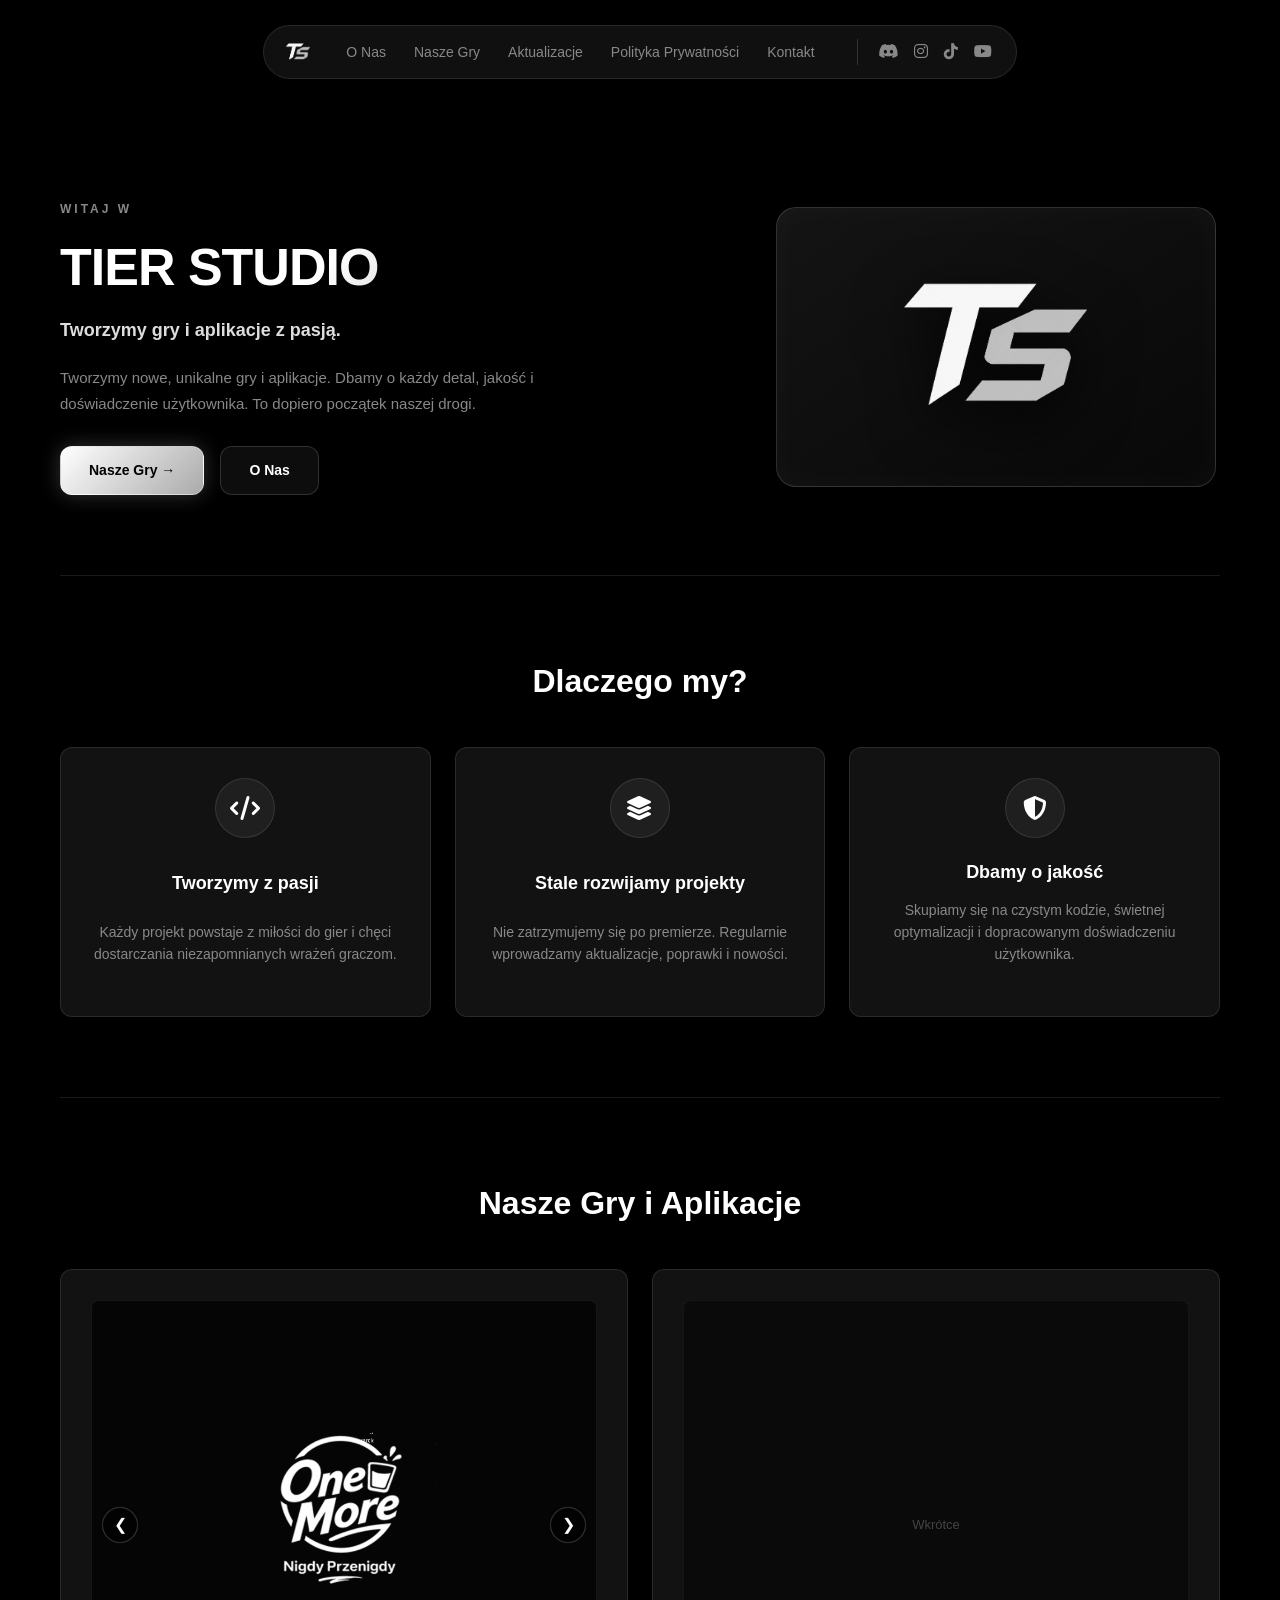
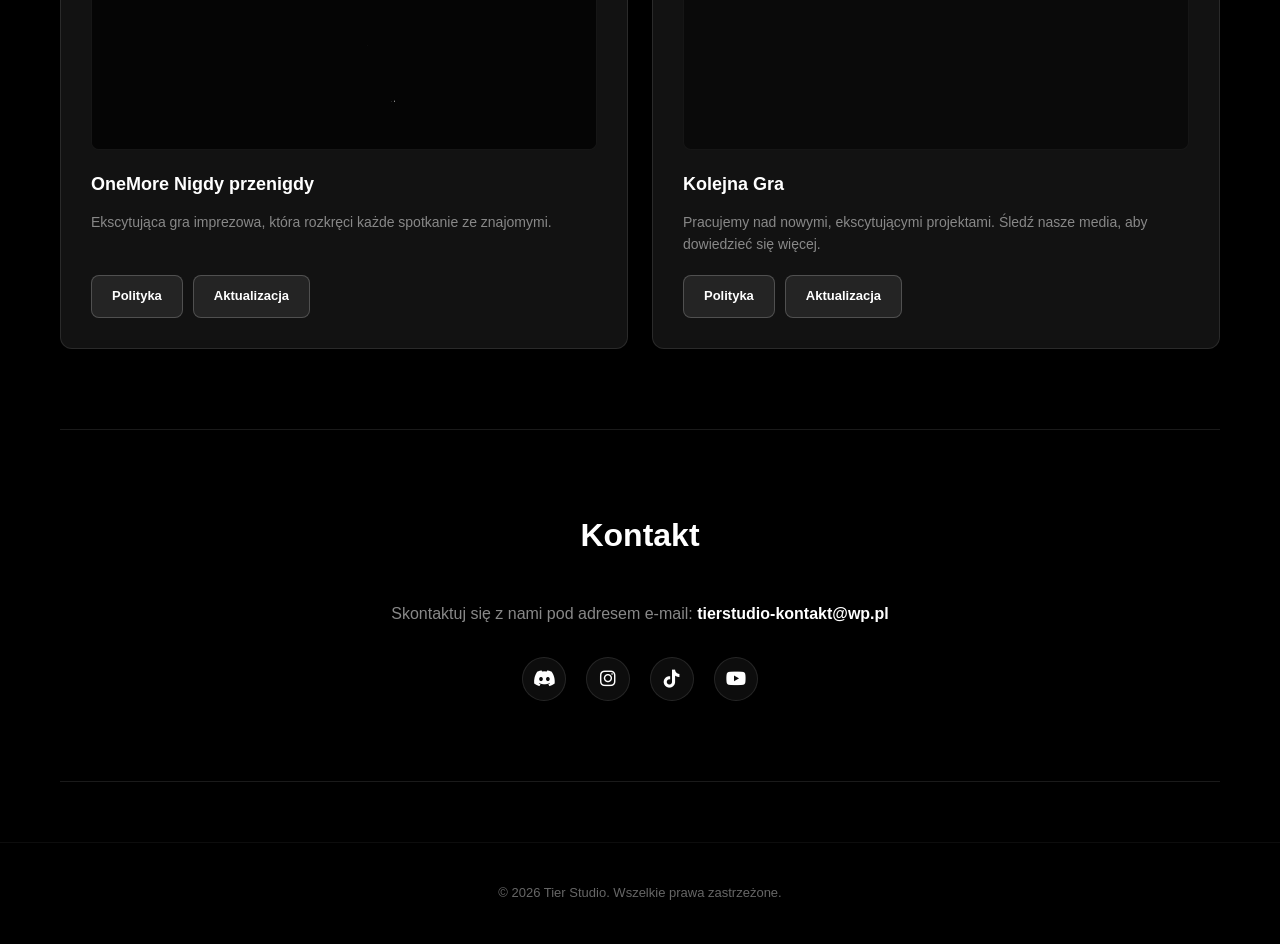
==== index.html @ aea870fd "Add files via upload" ====
<!DOCTYPE html>
<html lang="pl">
<head>
    <meta charset="UTF-8">
    <meta name="viewport" content="width=device-width, initial-scale=1.0">
    <title>Tier Studio - Twórcy Gier i Aplikacji</title>
    <!-- Favicon - ikona w karcie przeglądarki -->
    <link rel="icon" type="image/png" href="image/logo0.png">
    <!-- FontAwesome dla ikonek społecznościowych -->
    <link rel="stylesheet" href="https://cdnjs.cloudflare.com/ajax/libs/font-awesome/6.4.0/css/all.min.css">
    <style>
        * {
            margin: 0;
            padding: 0;
            box-sizing: border-box;
            scroll-behavior: smooth;
        }

        body {
            background-color: #000000;
            color: #ffffff;
            font-family: -apple-system, BlinkMacSystemFont, 'Segoe UI', Roboto, Helvetica, Arial, sans-serif;
            line-height: 1.6;
            overflow-x: hidden;
        }

        /* Pasek nawigacyjny */
        header {
            position: fixed;
            top: 25px;
            left: 0;
            width: 100%;
            display: flex;
            justify-content: center;
            z-index: 1000;
            padding: 0 20px;
        }

        nav {
            background-color: rgba(18, 18, 18, 0.9);
            backdrop-filter: blur(14px);
            -webkit-backdrop-filter: blur(14px);
            border: 1px solid rgba(255, 255, 255, 0.1);
            border-radius: 40px;
            padding: 10px 24px 10px 18px;
            display: flex;
            align-items: center;
            gap: 32px;
            box-shadow: 0 10px 30px rgba(0, 0, 0, 0.8);
        }

        .nav-logo {
            display: flex;
            align-items: center;
            text-decoration: none;
        }

        .nav-logo img {
            height: 32px;
            width: auto;
            object-fit: contain;
        }

        .nav-links {
            display: flex;
            align-items: center;
            gap: 28px;
        }

        nav a.nav-link {
            color: #888888;
            text-decoration: none;
            font-size: 14px;
            font-weight: 500;
            transition: color 0.2s ease;
        }

        nav a.nav-link:hover {
            color: #ffffff;
        }

        /* Ikony społecznościowe w nawigacji */
        .social-icons-nav {
            display: flex;
            align-items: center;
            gap: 16px;
            margin-left: 10px;
            border-left: 1px solid rgba(255, 255, 255, 0.15);
            padding-left: 20px;
        }

        .social-icons-nav a {
            color: #888888;
            font-size: 16px;
            transition: color 0.2s ease, transform 0.2s ease;
            text-decoration: none;
        }

        .social-icons-nav a:hover {
            color: #ffffff;
            transform: translateY(-2px);
        }

        main {
            max-width: 1200px;
            margin: 0 auto;
            padding: 140px 20px 60px 20px;
        }

        /* Sekcja Hero */
        .hero-section {
            padding: 60px 0 80px 0;
            position: relative;
            border-bottom: 1px solid rgba(255, 255, 255, 0.1);
        }

        .hero-container {
            display: grid;
            grid-template-columns: 1.2fr 0.8fr;
            gap: 40px;
            align-items: center;
        }

        .hero-content {
            display: flex;
            flex-direction: column;
            gap: 20px;
        }

        .hero-subtitle-top {
            font-size: 12px;
            font-weight: 700;
            text-transform: uppercase;
            letter-spacing: 3px;
            color: #888888;
        }

        .hero-title {
            font-size: 52px;
            font-weight: 900;
            letter-spacing: -1px;
            background: linear-gradient(135deg, #ffffff 40%, #777777 100%);
            -webkit-background-clip: text;
            -webkit-text-fill-color: transparent;
            line-height: 1.1;
        }

        .hero-desc-highlight {
            font-size: 18px;
            font-weight: 600;
            color: #dddddd;
        }

        .hero-description {
            font-size: 15px;
            color: #888888;
            line-height: 1.7;
            max-width: 540px;
        }

        .hero-buttons {
            display: flex;
            gap: 16px;
            margin-top: 10px;
        }

        .btn-primary {
            background: linear-gradient(135deg, #ffffff, #aaaaaa);
            color: #000000;
            padding: 12px 28px;
            border-radius: 12px;
            font-weight: 600;
            font-size: 14px;
            text-decoration: none;
            display: inline-flex;
            align-items: center;
            gap: 8px;
            box-shadow: 0 0 20px rgba(255, 255, 255, 0.2);
            transition: all 0.3s ease;
            border: 1px solid rgba(255, 255, 255, 0.3);
        }

        .btn-primary:hover {
            transform: translateY(-2px);
            box-shadow: 0 0 30px rgba(255, 255, 255, 0.4);
            background: #ffffff;
        }

        .btn-secondary {
            background: rgba(255, 255, 255, 0.05);
            color: #ffffff;
            padding: 12px 28px;
            border-radius: 12px;
            font-weight: 600;
            font-size: 14px;
            text-decoration: none;
            display: inline-flex;
            align-items: center;
            border: 1px solid rgba(255, 255, 255, 0.15);
            transition: all 0.3s ease;
        }

        .btn-secondary:hover {
            background: rgba(255, 255, 255, 0.1);
            border-color: rgba(255, 255, 255, 0.3);
            transform: translateY(-2px);
        }

        .hero-visual {
            display: flex;
            justify-content: center;
            align-items: center;
            position: relative;
        }

        .hero-badge-box {
            width: 100%;
            max-width: 440px;
            height: 280px;
            background: linear-gradient(145deg, #141414, #080808);
            border: 1px solid rgba(255, 255, 255, 0.15);
            border-radius: 20px;
            display: flex;
            justify-content: center;
            align-items: center;
            position: relative;
            box-shadow: 0 20px 50px rgba(0, 0, 0, 0.9), inset 0 0 30px rgba(255, 255, 255, 0.03);
            overflow: hidden;
        }

        .hero-badge-box img {
            max-height: 240px;
            width: auto;
            object-fit: contain;
            filter: drop-shadow(0 20px 30px rgba(0,0,0,0.95));
        }

        /* SEKCJA: DLACZEGO MY? */
        .why-us-section {
            padding: 80px 0;
            border-bottom: 1px solid rgba(255, 255, 255, 0.1);
        }

        /* Pozostałe sekcje */
        section.content-section {
            padding: 80px 0;
            border-bottom: 1px solid rgba(255, 255, 255, 0.1);
        }

        .section-title {
            font-size: 32px;
            text-align: center;
            margin-bottom: 40px;
            font-weight: 700;
        }

        .cards-grid {
            display: grid;
            grid-template-columns: repeat(auto-fit, minmax(280px, 1fr));
            gap: 24px;
        }

        .card {
            background-color: #121212;
            border: 1px solid rgba(255, 255, 255, 0.1);
            border-radius: 12px;
            padding: 30px;
            transition: all 0.3s ease;
            display: flex;
            flex-direction: column;
            justify-content: space-between;
        }

        .card:hover {
            border-color: rgba(255, 255, 255, 0.4);
            transform: translateY(-4px);
            background-color: #181818;
        }

        /* GALERIA ZDJĘĆ - PROPORCJE 500px na 800px (w pionie) */
        .card-slider {
            position: relative;
            width: 100%;
            aspect-ratio: 500 / 800;
            max-height: 450px;
            background: #0a0a0a;
            border-radius: 8px;
            margin-bottom: 20px;
            border: 1px solid rgba(255, 255, 255, 0.05);
            overflow: hidden;
        }

        .slider-images {
            display: flex;
            width: 100%;
            height: 100%;
            overflow-x: auto;
            scroll-snap-type: x mandatory;
            scroll-behavior: smooth;
            scrollbar-width: none; 
        }

        .slider-images::-webkit-scrollbar {
            display: none; 
        }

        .slider-images img {
            flex: 0 0 100%;
            width: 100%;
            height: 100%;
            object-fit: contain;
            background-color: #050505;
            scroll-snap-align: start;
        }

        /* Przyciski przewijania galerii */
        .slider-btn {
            position: absolute;
            top: 50%;
            transform: translateY(-50%);
            background: rgba(0, 0, 0, 0.6);
            color: #ffffff;
            border: 1px solid rgba(255, 255, 255, 0.2);
            width: 36px;
            height: 36px;
            border-radius: 50%;
            cursor: pointer;
            display: flex;
            align-items: center;
            justify-content: center;
            font-size: 16px;
            transition: background 0.2s;
            z-index: 10;
        }

        .slider-btn:hover {
            background: rgba(255, 255, 255, 0.3);
        }

        .slider-btn.prev {
            left: 10px;
        }

        .slider-btn.next {
            right: 10px;
        }

        .card h3 {
            font-size: 18px;
            margin-bottom: 12px;
            color: #ffffff;
        }

        .card p {
            color: #888888;
            font-size: 14px;
            margin-bottom: 20px;
        }

        /* Kontener na przyciski w karcie - wyrównanie do lewej w jednej linii */
        .card-actions {
            display: flex;
            gap: 10px;
            justify-content: flex-start;
            align-items: center;
        }

        .card-btn {
            background: rgba(255, 255, 255, 0.08);
            color: #ffffff;
            padding: 10px 20px;
            border-radius: 8px;
            font-weight: 600;
            font-size: 13px;
            text-decoration: none;
            display: inline-block;
            text-align: center;
            border: 1px solid rgba(255, 255, 255, 0.2);
            transition: all 0.2s ease;
        }

        .card-btn:hover {
            background: #ffffff;
            color: #000000;
            border-color: #ffffff;
        }

        /* Sekcja kontakt i społecznościówki */
        .contact-content {
            display: flex;
            flex-direction: column;
            align-items: center;
            gap: 20px;
        }

        .social-icons-footer {
            display: flex;
            gap: 20px;
            margin-top: 10px;
        }

        .social-icons-footer a {
            display: flex;
            align-items: center;
            justify-content: center;
            width: 44px;
            height: 44px;
            background: rgba(255, 255, 255, 0.05);
            border: 1px solid rgba(255, 255, 255, 0.1);
            border-radius: 50%;
            color: #ffffff;
            font-size: 18px;
            text-decoration: none;
            transition: all 0.3s ease;
        }

        .social-icons-footer a:hover {
            background: #ffffff;
            color: #000000;
            border-color: #ffffff;
            transform: translateY(-3px);
        }

        footer {
            text-align: center;
            padding: 40px;
            color: #666666;
            font-size: 13px;
            border-top: 1px solid rgba(255, 255, 255, 0.05);
        }

        @media (max-width: 992px) {
            .hero-container {
                grid-template-columns: 1fr;
                text-align: center;
            }
            .hero-content {
                align-items: center;
            }
            .hero-description {
                max-width: 100%;
            }
            .hero-buttons {
                justify-content: center;
            }
            .social-icons-nav {
                display: none;
            }
        }

        @media (max-width: 600px) {
            .hero-title {
                font-size: 38px;
            }
            header {
                top: 15px;
                padding: 0 15px;
            }
            nav {
                flex-direction: column;
                gap: 15px;
                padding: 15px 25px;
                width: 100%;
                max-width: 320px;
            }
            .nav-links {
                flex-direction: column;
                gap: 12px;
                text-align: center;
            }
        }
    </style>
</head>
<body>

    <header>
        <nav>
            <a href="#" class="nav-logo">
                <img src="image/logo0.png" alt="Tier Studio Logo">
            </a>
            <div class="nav-links">
                <a href="#o-nas" class="nav-link">O Nas</a>
                <a href="#nasze-gry" class="nav-link">Nasze Gry</a>
                <a href="#nasze-gry" class="nav-link">Aktualizacje</a>
                <a href="#nasze-gry" class="nav-link">Polityka Prywatności</a>
                <a href="#kontakt" class="nav-link">Kontakt</a>
            </div>
            <!-- Ikony społecznościowe w prawej części paska nawigacji -->
            <div class="social-icons-nav">
                <a href="https://discord.com" target="_blank" title="Discord"><i class="fab fa-discord"></i></a>
                <a href="https://www.instagram.com/tierstudio_pl/" target="_blank" title="Instagram"><i class="fab fa-instagram"></i></a>
                <a href="https://tiktok.com" target="_blank" title="TikTok"><i class="fab fa-tiktok"></i></a>
                <a href="https://youtube.com" target="_blank" title="YouTube"><i class="fab fa-youtube"></i></a>
            </div>
        </nav>
    </header>

    <main>
        <section class="hero-section" id="o-nas">
            <div class="hero-container">
                <div class="hero-content">
                    <span class="hero-subtitle-top">Witaj w</span>
                    <h1 class="hero-title">TIER STUDIO</h1>
                    <p class="hero-desc-highlight">Tworzymy gry i aplikacje z pasją.</p>
                    <p class="hero-description">Tworzymy nowe, unikalne gry i aplikacje. Dbamy o każdy detal, jakość i doświadczenie użytkownika. To dopiero początek naszej drogi.</p>
                    <div class="hero-buttons">
                        <a href="#nasze-gry" class="btn-primary">Nasze Gry &rarr;</a>
                        <a href="#o-nas" class="btn-secondary">O Nas</a>
                    </div>
                </div>
                <div class="hero-visual">
                    <div class="hero-badge-box">
                        <img src="image/logo0.png" alt="Tier Studio Logo Duże">
                    </div>
                </div>
            </div>
        </section>

        <!-- SEKCJA: DLACZEGO MY? -->
        <section class="why-us-section">
            <h2 class="section-title">Dlaczego my?</h2>
            <div class="cards-grid">
                <div class="card" style="text-align: center; align-items: center;">
                    <div style="font-size: 24px; color: #ffffff; background: rgba(255,255,255,0.06); border: 1px solid rgba(255,255,255,0.1); width: 60px; height: 60px; border-radius: 50%; display: flex; align-items: center; justify-content: center; margin-bottom: 20px;"><i class="fas fa-code"></i></div>
                    <h3>Tworzymy z pasji</h3>
                    <p>Każdy projekt powstaje z miłości do gier i chęci dostarczania niezapomnianych wrażeń graczom.</p>
                </div>
                <div class="card" style="text-align: center; align-items: center;">
                    <div style="font-size: 24px; color: #ffffff; background: rgba(255,255,255,0.06); border: 1px solid rgba(255,255,255,0.1); width: 60px; height: 60px; border-radius: 50%; display: flex; align-items: center; justify-content: center; margin-bottom: 20px;"><i class="fas fa-layer-group"></i></div>
                    <h3>Stale rozwijamy projekty</h3>
                    <p>Nie zatrzymujemy się po premierze. Regularnie wprowadzamy aktualizacje, poprawki i nowości.</p>
                </div>
                <div class="card" style="text-align: center; align-items: center;">
                    <div style="font-size: 24px; color: #ffffff; background: rgba(255,255,255,0.06); border: 1px solid rgba(255,255,255,0.1); width: 60px; height: 60px; border-radius: 50%; display: flex; align-items: center; justify-content: center; margin-bottom: 20px;"><i class="fas fa-shield-alt"></i></div>
                    <h3>Dbamy o jakość</h3>
                    <p>Skupiamy się na czystym kodzie, świetnej optymalizacji i dopracowanym doświadczeniu użytkownika.</p>
                </div>
            </div>
        </section>

        <!-- SEKCJA: NASZE GRY I APLIKACJE -->
        <section class="content-section" id="nasze-gry">
            <h2 class="section-title">Nasze Gry i Aplikacje</h2>
            <div class="cards-grid">
                <!-- Karta gry OneMore z pionowym sliderem 500x800 -->
                <div class="card">
                    <div>
                        <div class="card-slider">
                            <button class="slider-btn prev" onclick="scrollSlider(this, -1)">&#10094;</button>
                            <div class="slider-images">
                                <img src="image/onemore.png" alt="OneMore Zdjęcie 1">
                                <img src="image/1.png" alt="OneMore Zdjęcie 1">
                                <img src="image/2.png" alt="OneMore Zdjęcie 1">
                                <img src="image/3.png" alt="OneMore Zdjęcie 1">
                                <img src="image/4.png" alt="OneMore Zdjęcie 1">
                                <img src="image/5.png" alt="OneMore Zdjęcie 1">
                                <img src="image/1.png" alt="OneMore Zdjęcie 1">
                            </div>
                            <button class="slider-btn next" onclick="scrollSlider(this, 1)">&#10095;</button>
                        </div>
                        <h3>OneMore Nigdy przenigdy</h3>
                        <p>Ekscytująca gra imprezowa, która rozkręci każde spotkanie ze znajomymi.</p>
                    </div>
                    <!-- Przyciski w jednej linii po lewej stronie -->
                    <div class="card-actions">
                        <a href="polityka-onemore.html" class="card-btn">Polityka</a>
                        <a href="aktualizacje-onemore.html" class="card-btn">Aktualizacja</a>
                    </div>
                </div>
                
                <!-- Druga karta (pusta / wkrótce) -->
                <div class="card">
                    <div>
                        <div class="card-slider" style="display: flex; align-items: center; justify-content: center; color: #444; font-size: 13px;">
                            Wkrótce
                        </div>
                        <h3>Kolejna Gra</h3>
                        <p>Pracujemy nad nowymi, ekscytującymi projektami. Śledź nasze media, aby dowiedzieć się więcej.</p>
                    </div>
                    <!-- Przyciski w jednej linii po lewej stronie również dla drugiej karty -->
                    <div class="card-actions">
                        <a href="#" class="card-btn">Polityka</a>
                        <a href="#" class="card-btn">Aktualizacja</a>
                    </div>
                </div>
            </div>
        </section>

        <section class="content-section" id="kontakt">
            <h2 class="section-title">Kontakt</h2>
            <div class="contact-content">
                <p style="text-align: center; color: #888888; max-width: 650px; margin: 0 auto;">Skontaktuj się z nami pod adresem e-mail: <strong style="color:#ffffff;">tierstudio-kontakt@wp.pl</strong></p>
                <!-- Duże, widoczne ikonki społecznościowe w sekcji kontaktu -->
                <div class="social-icons-footer">
                    <a href="https://discord.com" target="_blank" title="Discord"><i class="fab fa-discord"></i></a>
                    <a href="https://www.instagram.com/tierstudio_pl/" target="_blank" title="Instagram"><i class="fab fa-instagram"></i></a>
                    <a href="https://tiktok.com" target="_blank" title="TikTok"><i class="fab fa-tiktok"></i></a>
                    <a href="https://youtube.com" target="_blank" title="YouTube"><i class="fab fa-youtube"></i></a>
                </div>
            </div>
        </section>
    </main>

    <footer>
        <p>&copy; 2026 Tier Studio. Wszelkie prawa zastrzeżone.</p>
    </footer>

    <!-- Skrypt obsługujący strzałki przewijania zdjęć -->
    <script>
        function scrollSlider(button, direction) {
            const sliderImages = button.parentElement.querySelector('.slider-images');
            const scrollAmount = sliderImages.clientWidth;
            sliderImages.scrollBy({ left: scrollAmount * direction, behavior: 'smooth' });
        }
    </script>
</body>
</html>
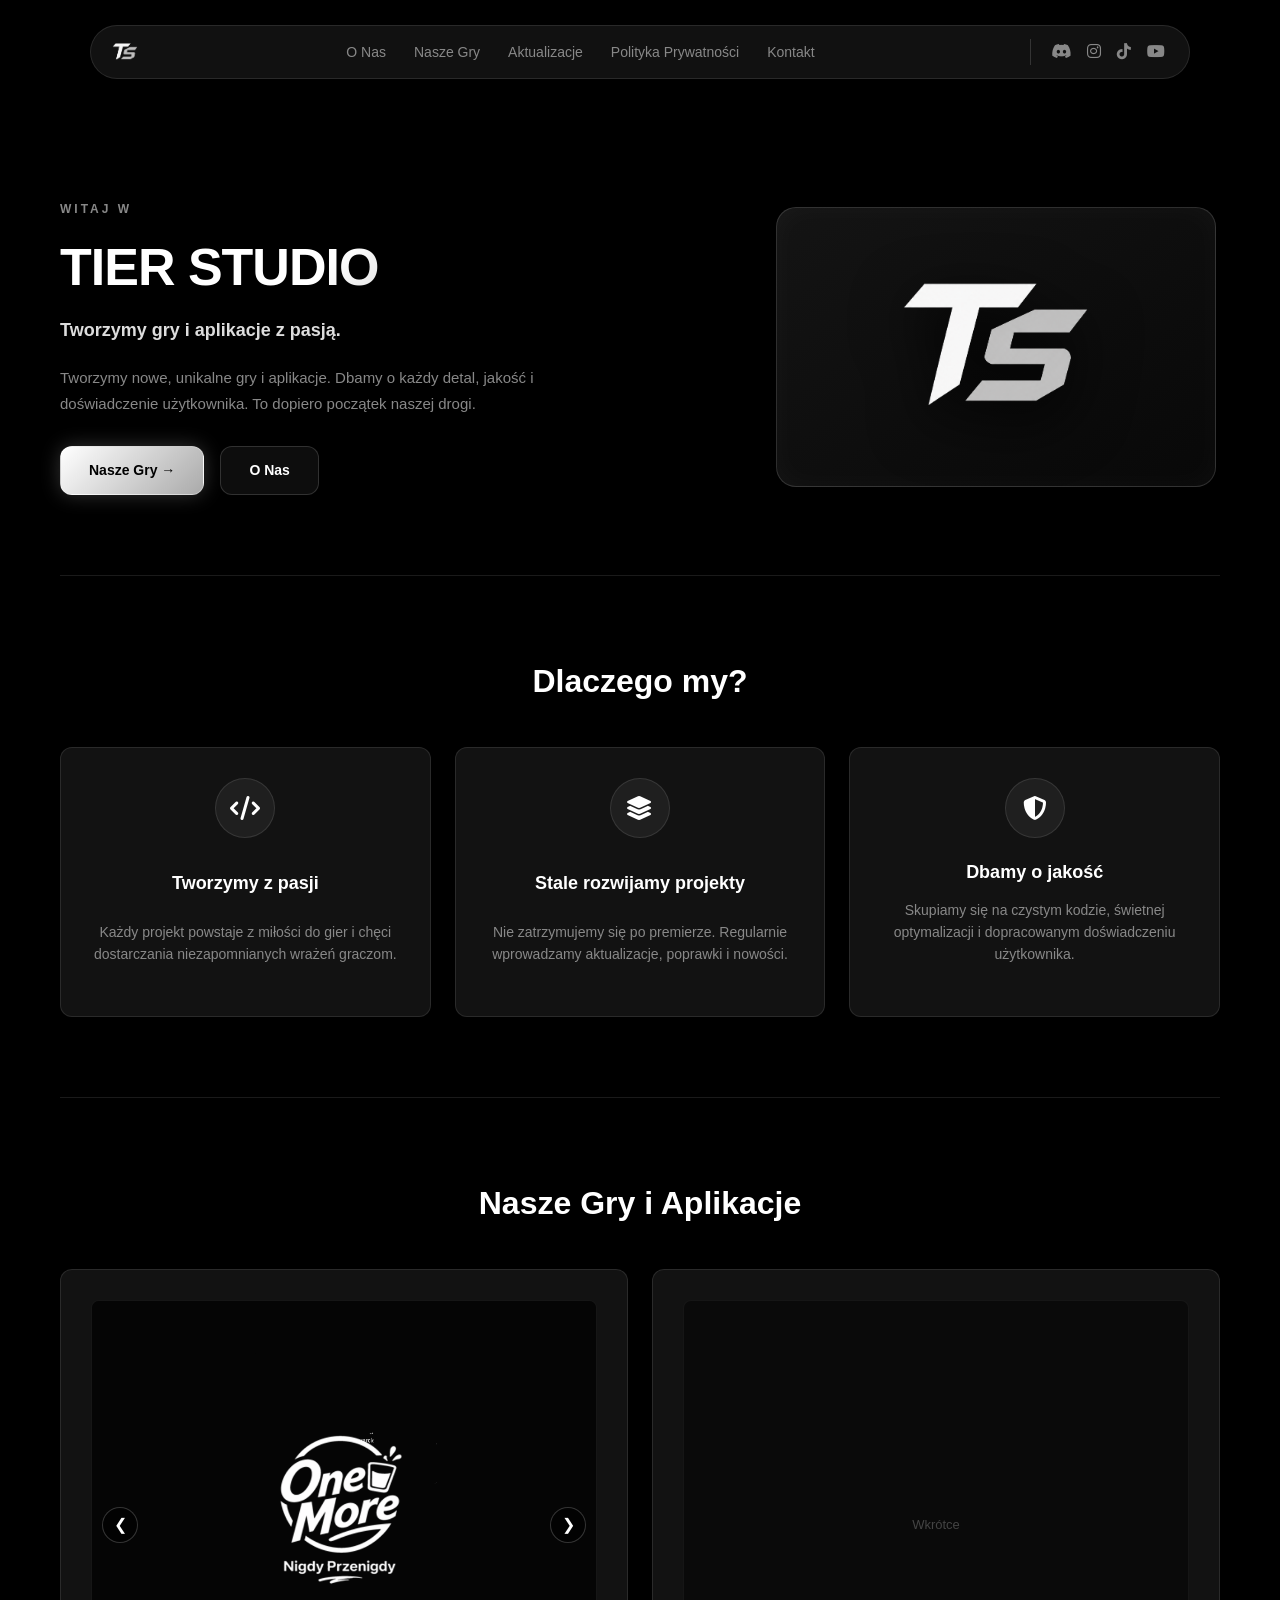
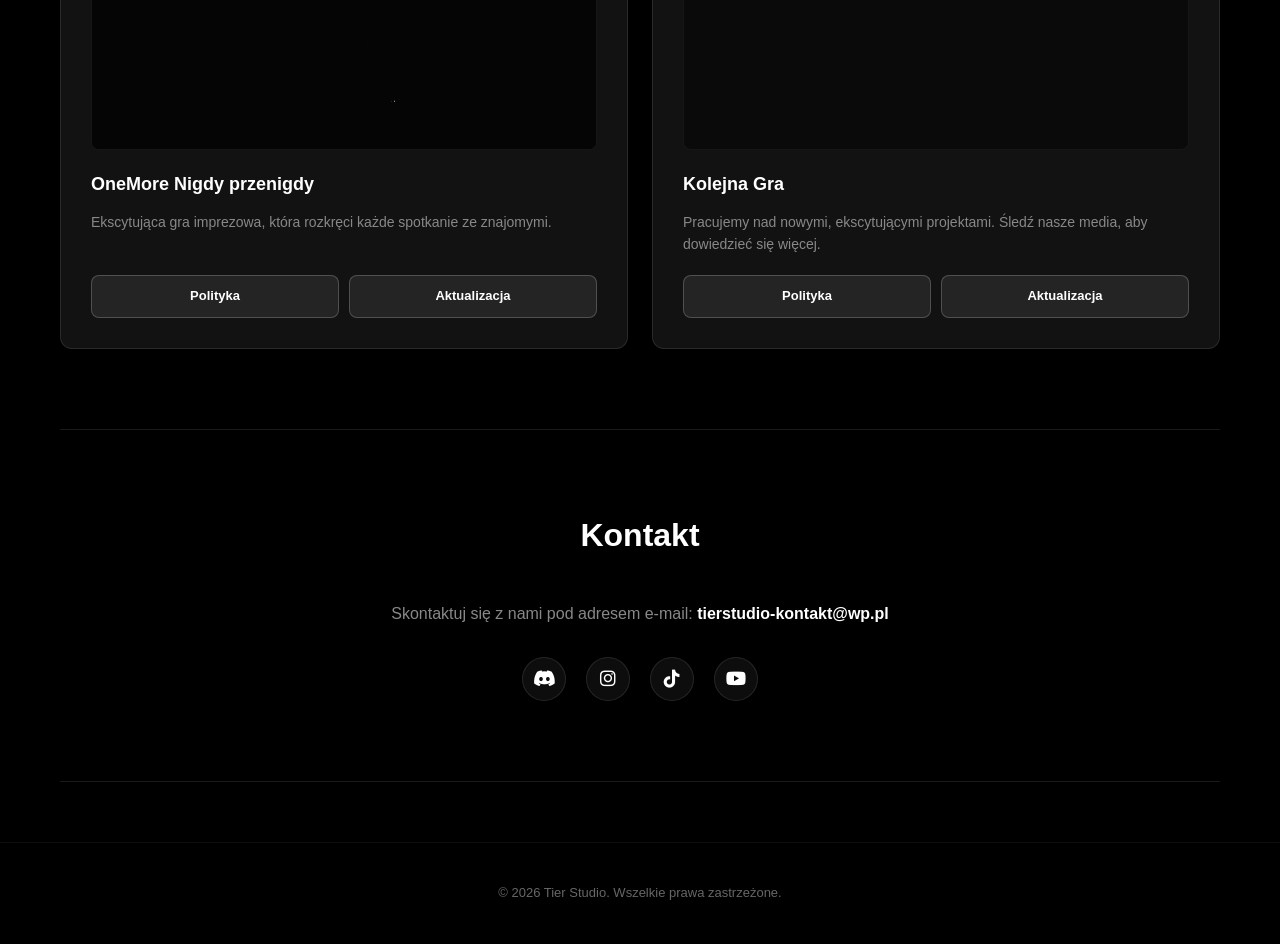
==== commit abe7aebe: "Update print statement from 'Hello' to 'Goodbye'" ====
--- a/index.html
+++ b/index.html
@@ -4,9 +4,7 @@
     <meta charset="UTF-8">
     <meta name="viewport" content="width=device-width, initial-scale=1.0">
     <title>Tier Studio - Twórcy Gier i Aplikacji</title>
-    <!-- Favicon - ikona w karcie przeglądarki -->
     <link rel="icon" type="image/png" href="image/logo0.png">
-    <!-- FontAwesome dla ikonek społecznościowych -->
     <link rel="stylesheet" href="https://cdnjs.cloudflare.com/ajax/libs/font-awesome/6.4.0/css/all.min.css">
     <style>
         * {
@@ -37,7 +35,7 @@
         }
 
         nav {
-            background-color: rgba(18, 18, 18, 0.9);
+            background-color: rgba(18, 18, 18, 0.95);
             backdrop-filter: blur(14px);
             -webkit-backdrop-filter: blur(14px);
             border: 1px solid rgba(255, 255, 255, 0.1);
@@ -45,8 +43,12 @@
             padding: 10px 24px 10px 18px;
             display: flex;
             align-items: center;
+            justify-content: space-between;
             gap: 32px;
             box-shadow: 0 10px 30px rgba(0, 0, 0, 0.8);
+            width: 100%;
+            max-width: 1100px;
+            transition: all 0.3s ease;
         }
 
         .nav-logo {
@@ -77,6 +79,17 @@
 
         nav a.nav-link:hover {
             color: #ffffff;
+        }
+
+        /* Ikona Menu Mobilnego (Hamburger) */
+        .mobile-toggle {
+            display: none;
+            background: none;
+            border: none;
+            color: #ffffff;
+            font-size: 22px;
+            cursor: pointer;
+            padding: 5px;
         }
 
         /* Ikony społecznościowe w nawigacji */
@@ -174,6 +187,7 @@
             text-decoration: none;
             display: inline-flex;
             align-items: center;
+            justify-content: center;
             gap: 8px;
             box-shadow: 0 0 20px rgba(255, 255, 255, 0.2);
             transition: all 0.3s ease;
@@ -196,6 +210,7 @@
             text-decoration: none;
             display: inline-flex;
             align-items: center;
+            justify-content: center;
             border: 1px solid rgba(255, 255, 255, 0.15);
             transition: all 0.3s ease;
         }
@@ -235,14 +250,8 @@
             filter: drop-shadow(0 20px 30px rgba(0,0,0,0.95));
         }
 
-        /* SEKCJA: DLACZEGO MY? */
-        .why-us-section {
-            padding: 80px 0;
-            border-bottom: 1px solid rgba(255, 255, 255, 0.1);
-        }
-
-        /* Pozostałe sekcje */
-        section.content-section {
+        /* SEKCJE */
+        .why-us-section, section.content-section {
             padding: 80px 0;
             border-bottom: 1px solid rgba(255, 255, 255, 0.1);
         }
@@ -277,7 +286,7 @@
             background-color: #181818;
         }
 
-        /* GALERIA ZDJĘĆ - PROPORCJE 500px na 800px (w pionie) */
+        /* GALERIA ZDJĘĆ */
         .card-slider {
             position: relative;
             width: 100%;
@@ -313,7 +322,6 @@
             scroll-snap-align: start;
         }
 
-        /* Przyciski przewijania galerii */
         .slider-btn {
             position: absolute;
             top: 50%;
@@ -337,13 +345,8 @@
             background: rgba(255, 255, 255, 0.3);
         }
 
-        .slider-btn.prev {
-            left: 10px;
-        }
-
-        .slider-btn.next {
-            right: 10px;
-        }
+        .slider-btn.prev { left: 10px; }
+        .slider-btn.next { right: 10px; }
 
         .card h3 {
             font-size: 18px;
@@ -357,12 +360,12 @@
             margin-bottom: 20px;
         }
 
-        /* Kontener na przyciski w karcie - wyrównanie do lewej w jednej linii */
         .card-actions {
             display: flex;
             gap: 10px;
             justify-content: flex-start;
             align-items: center;
+            flex-wrap: wrap;
         }
 
         .card-btn {
@@ -377,6 +380,7 @@
             text-align: center;
             border: 1px solid rgba(255, 255, 255, 0.2);
             transition: all 0.2s ease;
+            flex: 1;
         }
 
         .card-btn:hover {
@@ -385,7 +389,7 @@
             border-color: #ffffff;
         }
 
-        /* Sekcja kontakt i społecznościówki */
+        /* Kontakt i Stopka */
         .contact-content {
             display: flex;
             flex-direction: column;
@@ -423,12 +427,13 @@
 
         footer {
             text-align: center;
-            padding: 40px;
+            padding: 40px 20px;
             color: #666666;
             font-size: 13px;
             border-top: 1px solid rgba(255, 255, 255, 0.05);
         }
 
+        /* RESPONSYWNOŚĆ (MEDIA QUERIES) */
         @media (max-width: 992px) {
             .hero-container {
                 grid-template-columns: 1fr;
@@ -448,25 +453,96 @@
             }
         }
 
-        @media (max-width: 600px) {
-            .hero-title {
-                font-size: 38px;
-            }
+        @media (max-width: 768px) {
             header {
                 top: 15px;
                 padding: 0 15px;
             }
+
             nav {
+                border-radius: 20px;
+                padding: 12px 20px;
+                flex-wrap: wrap;
+            }
+
+            .mobile-toggle {
+                display: block;
+            }
+
+            .nav-links {
+                display: none;
                 flex-direction: column;
-                gap: 15px;
-                padding: 15px 25px;
                 width: 100%;
-                max-width: 320px;
-            }
-            .nav-links {
+                gap: 16px;
+                padding-top: 15px;
+                border-top: 1px solid rgba(255, 255, 255, 0.1);
+                margin-top: 10px;
+            }
+
+            .nav-links.active {
+                display: flex;
+            }
+
+            main {
+                padding-top: 110px;
+            }
+
+            .hero-title {
+                font-size: 36px;
+            }
+
+            .hero-desc-highlight {
+                font-size: 16px;
+            }
+
+            .hero-badge-box {
+                height: 220px;
+            }
+
+            .hero-badge-box img {
+                max-height: 180px;
+            }
+
+            .why-us-section, section.content-section {
+                padding: 50px 0;
+            }
+
+            .section-title {
+                font-size: 26px;
+                margin-bottom: 30px;
+            }
+
+            .card {
+                padding: 20px;
+            }
+
+            .card-slider {
+                max-height: 360px;
+            }
+        }
+
+        @media (max-width: 480px) {
+            .hero-buttons {
                 flex-direction: column;
+                width: 100%;
+            }
+
+            .btn-primary, .btn-secondary {
+                width: 100%;
+            }
+
+            .cards-grid {
+                grid-template-columns: 1fr;
+            }
+
+            .social-icons-footer {
                 gap: 12px;
-                text-align: center;
+            }
+
+            .social-icons-footer a {
+                width: 40px;
+                height: 40px;
+                font-size: 16px;
             }
         }
     </style>
@@ -478,14 +554,19 @@
             <a href="#" class="nav-logo">
                 <img src="image/logo0.png" alt="Tier Studio Logo">
             </a>
-            <div class="nav-links">
+
+            <button class="mobile-toggle" id="menuToggle" aria-label="Otwórz menu">
+                <i class="fas fa-bars"></i>
+            </button>
+
+            <div class="nav-links" id="navLinks">
                 <a href="#o-nas" class="nav-link">O Nas</a>
                 <a href="#nasze-gry" class="nav-link">Nasze Gry</a>
                 <a href="#nasze-gry" class="nav-link">Aktualizacje</a>
                 <a href="#nasze-gry" class="nav-link">Polityka Prywatności</a>
                 <a href="#kontakt" class="nav-link">Kontakt</a>
             </div>
-            <!-- Ikony społecznościowe w prawej części paska nawigacji -->
+
             <div class="social-icons-nav">
                 <a href="https://discord.com" target="_blank" title="Discord"><i class="fab fa-discord"></i></a>
                 <a href="https://www.instagram.com/tierstudio_pl/" target="_blank" title="Instagram"><i class="fab fa-instagram"></i></a>
@@ -516,7 +597,6 @@
             </div>
         </section>
 
-        <!-- SEKCJA: DLACZEGO MY? -->
         <section class="why-us-section">
             <h2 class="section-title">Dlaczego my?</h2>
             <div class="cards-grid">
@@ -538,37 +618,33 @@
             </div>
         </section>
 
-        <!-- SEKCJA: NASZE GRY I APLIKACJE -->
         <section class="content-section" id="nasze-gry">
             <h2 class="section-title">Nasze Gry i Aplikacje</h2>
             <div class="cards-grid">
-                <!-- Karta gry OneMore z pionowym sliderem 500x800 -->
                 <div class="card">
                     <div>
                         <div class="card-slider">
                             <button class="slider-btn prev" onclick="scrollSlider(this, -1)">&#10094;</button>
                             <div class="slider-images">
                                 <img src="image/onemore.png" alt="OneMore Zdjęcie 1">
-                                <img src="image/1.png" alt="OneMore Zdjęcie 1">
-                                <img src="image/2.png" alt="OneMore Zdjęcie 1">
-                                <img src="image/3.png" alt="OneMore Zdjęcie 1">
-                                <img src="image/4.png" alt="OneMore Zdjęcie 1">
-                                <img src="image/5.png" alt="OneMore Zdjęcie 1">
-                                <img src="image/1.png" alt="OneMore Zdjęcie 1">
+                                <img src="image/1.png" alt="OneMore Zdjęcie 2">
+                                <img src="image/2.png" alt="OneMore Zdjęcie 3">
+                                <img src="image/3.png" alt="OneMore Zdjęcie 4">
+                                <img src="image/4.png" alt="OneMore Zdjęcie 5">
+                                <img src="image/5.png" alt="OneMore Zdjęcie 6">
+                                <img src="image/1.png" alt="OneMore Zdjęcie 7">
                             </div>
                             <button class="slider-btn next" onclick="scrollSlider(this, 1)">&#10095;</button>
                         </div>
                         <h3>OneMore Nigdy przenigdy</h3>
                         <p>Ekscytująca gra imprezowa, która rozkręci każde spotkanie ze znajomymi.</p>
                     </div>
-                    <!-- Przyciski w jednej linii po lewej stronie -->
                     <div class="card-actions">
                         <a href="polityka-onemore.html" class="card-btn">Polityka</a>
                         <a href="aktualizacje-onemore.html" class="card-btn">Aktualizacja</a>
                     </div>
                 </div>
                 
-                <!-- Druga karta (pusta / wkrótce) -->
                 <div class="card">
                     <div>
                         <div class="card-slider" style="display: flex; align-items: center; justify-content: center; color: #444; font-size: 13px;">
@@ -577,7 +653,6 @@
                         <h3>Kolejna Gra</h3>
                         <p>Pracujemy nad nowymi, ekscytującymi projektami. Śledź nasze media, aby dowiedzieć się więcej.</p>
                     </div>
-                    <!-- Przyciski w jednej linii po lewej stronie również dla drugiej karty -->
                     <div class="card-actions">
                         <a href="#" class="card-btn">Polityka</a>
                         <a href="#" class="card-btn">Aktualizacja</a>
@@ -590,7 +665,6 @@
             <h2 class="section-title">Kontakt</h2>
             <div class="contact-content">
                 <p style="text-align: center; color: #888888; max-width: 650px; margin: 0 auto;">Skontaktuj się z nami pod adresem e-mail: <strong style="color:#ffffff;">tierstudio-kontakt@wp.pl</strong></p>
-                <!-- Duże, widoczne ikonki społecznościowe w sekcji kontaktu -->
                 <div class="social-icons-footer">
                     <a href="https://discord.com" target="_blank" title="Discord"><i class="fab fa-discord"></i></a>
                     <a href="https://www.instagram.com/tierstudio_pl/" target="_blank" title="Instagram"><i class="fab fa-instagram"></i></a>
@@ -605,13 +679,39 @@
         <p>&copy; 2026 Tier Studio. Wszelkie prawa zastrzeżone.</p>
     </footer>
 
-    <!-- Skrypt obsługujący strzałki przewijania zdjęć -->
     <script>
+        // Przewijanie galerii zdjęć
         function scrollSlider(button, direction) {
             const sliderImages = button.parentElement.querySelector('.slider-images');
             const scrollAmount = sliderImages.clientWidth;
             sliderImages.scrollBy({ left: scrollAmount * direction, behavior: 'smooth' });
         }
+
+        // Obsługa menu mobilnego
+        const menuToggle = id = document.getElementById('menuToggle');
+        const navLinks = document.getElementById('navLinks');
+
+        menuToggle.addEventListener('click', () => {
+            navLinks.classList.toggle('active');
+            const icon = menuToggle.querySelector('i');
+            if (navLinks.classList.contains('active')) {
+                icon.classList.remove('fa-bars');
+                icon.classList.add('fa-xmark');
+            } else {
+                icon.classList.remove('fa-xmark');
+                icon.classList.add('fa-bars');
+            }
+        });
+
+        // Zamknięcie menu po kliknięciu w dowolny link
+        document.querySelectorAll('.nav-link').forEach(link => {
+            link.addEventListener('click', () => {
+                navLinks.classList.remove('active');
+                const icon = menuToggle.querySelector('i');
+                icon.classList.remove('fa-xmark');
+                icon.classList.add('fa-bars');
+            });
+        });
     </script>
 </body>
-</html>+</html>
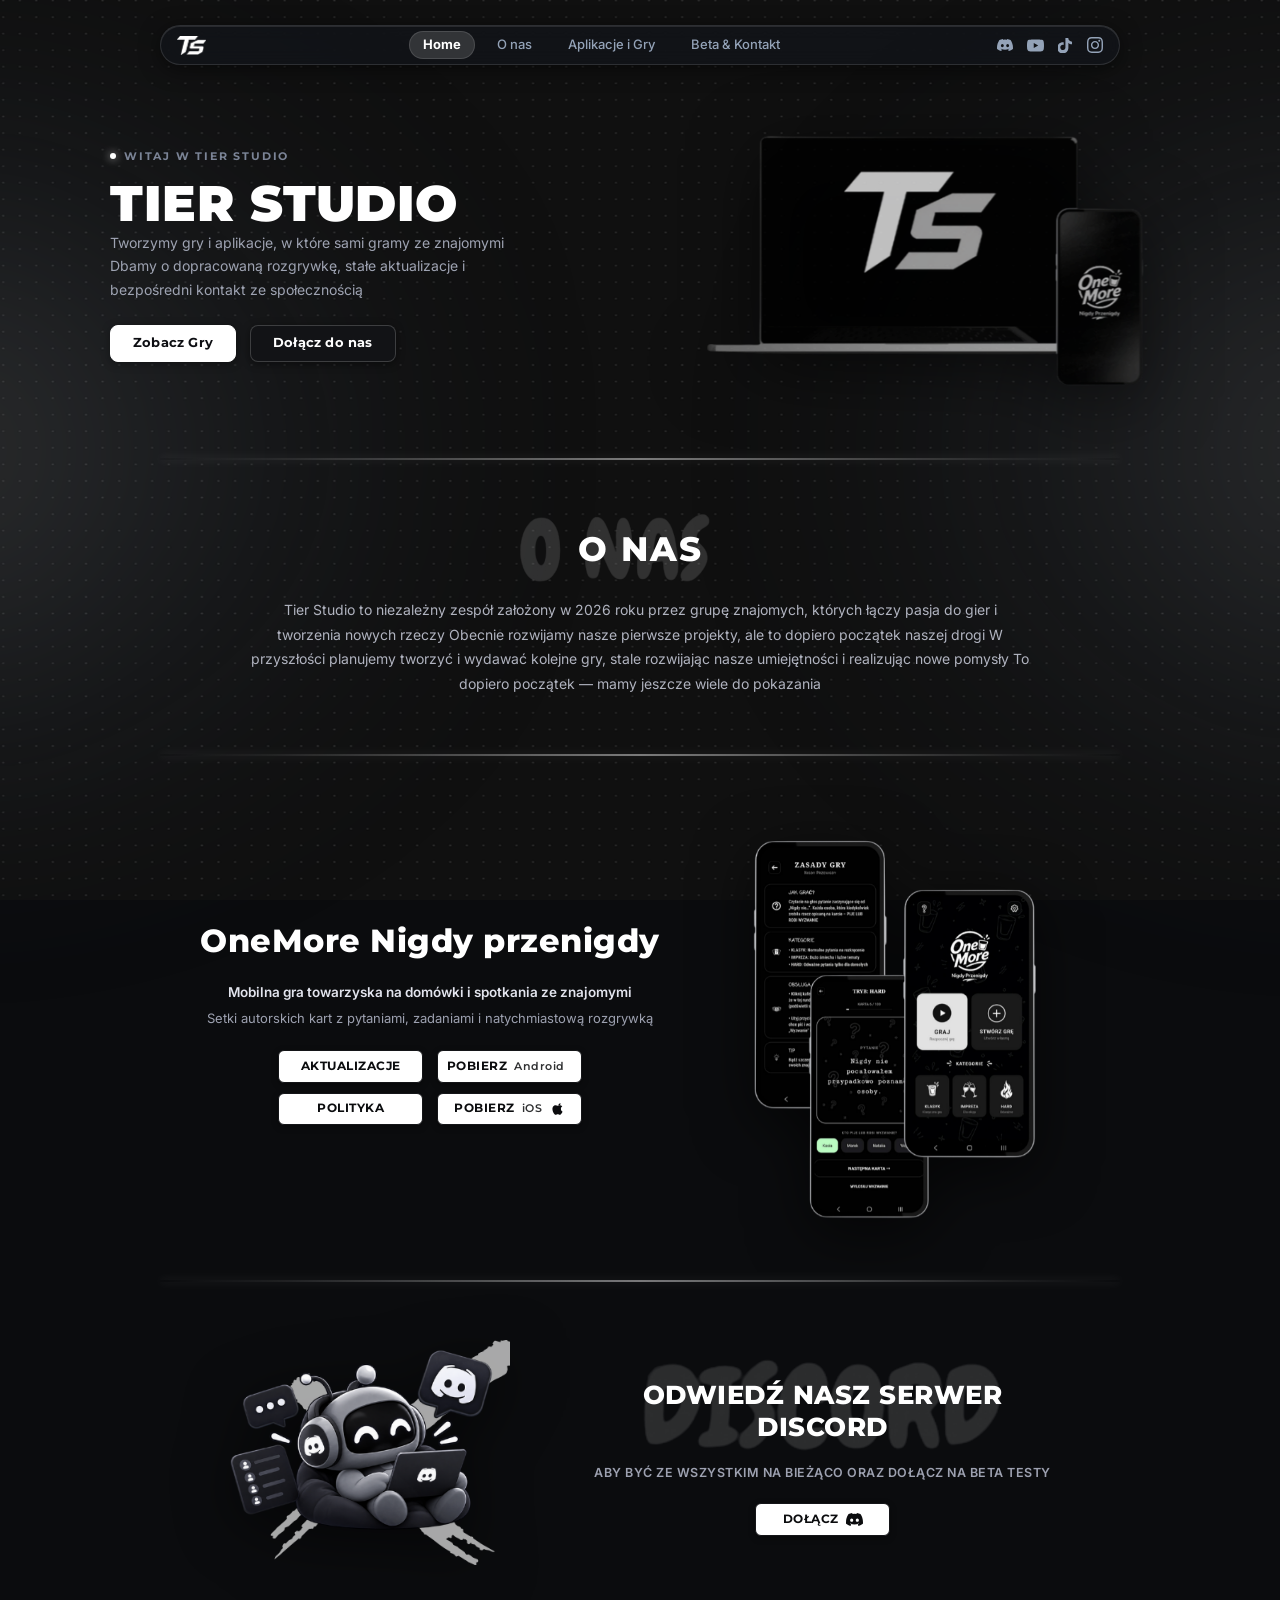
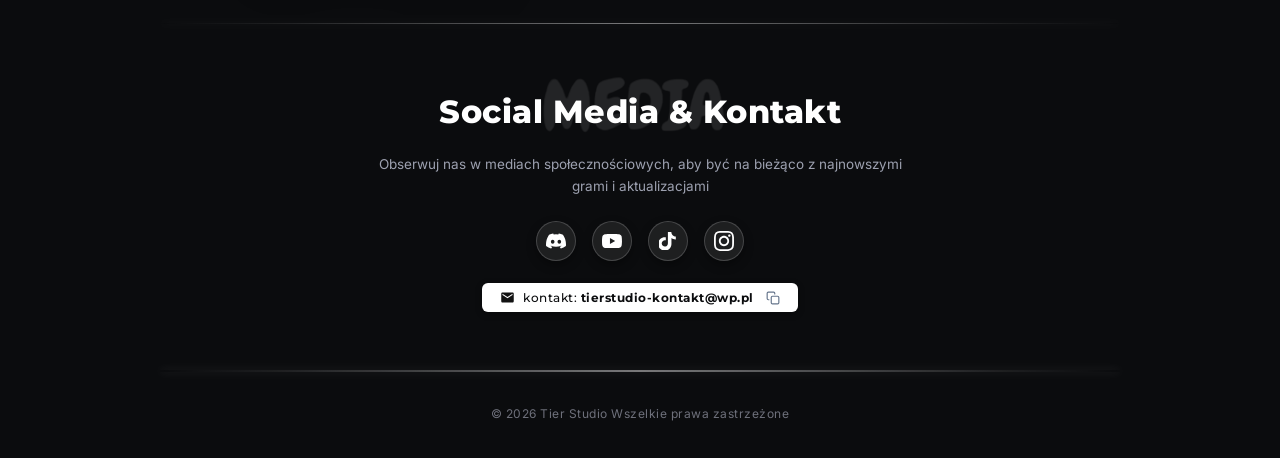
==== commit b5a19f55: "Add files via upload" ====
--- a/index.html
+++ b/index.html
@@ -1,717 +1,264 @@
-<!DOCTYPE html>
-<html lang="pl">
-<head>
-    <meta charset="UTF-8">
-    <meta name="viewport" content="width=device-width, initial-scale=1.0">
-    <title>Tier Studio - Twórcy Gier i Aplikacji</title>
-    <link rel="icon" type="image/png" href="image/logo0.png">
-    <link rel="stylesheet" href="https://cdnjs.cloudflare.com/ajax/libs/font-awesome/6.4.0/css/all.min.css">
-    <style>
-        * {
-            margin: 0;
-            padding: 0;
-            box-sizing: border-box;
-            scroll-behavior: smooth;
-        }
-
-        body {
-            background-color: #000000;
-            color: #ffffff;
-            font-family: -apple-system, BlinkMacSystemFont, 'Segoe UI', Roboto, Helvetica, Arial, sans-serif;
-            line-height: 1.6;
-            overflow-x: hidden;
-        }
-
-        /* Pasek nawigacyjny */
-        header {
-            position: fixed;
-            top: 25px;
-            left: 0;
-            width: 100%;
-            display: flex;
-            justify-content: center;
-            z-index: 1000;
-            padding: 0 20px;
-        }
-
-        nav {
-            background-color: rgba(18, 18, 18, 0.95);
-            backdrop-filter: blur(14px);
-            -webkit-backdrop-filter: blur(14px);
-            border: 1px solid rgba(255, 255, 255, 0.1);
-            border-radius: 40px;
-            padding: 10px 24px 10px 18px;
-            display: flex;
-            align-items: center;
-            justify-content: space-between;
-            gap: 32px;
-            box-shadow: 0 10px 30px rgba(0, 0, 0, 0.8);
-            width: 100%;
-            max-width: 1100px;
-            transition: all 0.3s ease;
-        }
-
-        .nav-logo {
-            display: flex;
-            align-items: center;
-            text-decoration: none;
-        }
-
-        .nav-logo img {
-            height: 32px;
-            width: auto;
-            object-fit: contain;
-        }
-
-        .nav-links {
-            display: flex;
-            align-items: center;
-            gap: 28px;
-        }
-
-        nav a.nav-link {
-            color: #888888;
-            text-decoration: none;
-            font-size: 14px;
-            font-weight: 500;
-            transition: color 0.2s ease;
-        }
-
-        nav a.nav-link:hover {
-            color: #ffffff;
-        }
-
-        /* Ikona Menu Mobilnego (Hamburger) */
-        .mobile-toggle {
-            display: none;
-            background: none;
-            border: none;
-            color: #ffffff;
-            font-size: 22px;
-            cursor: pointer;
-            padding: 5px;
-        }
-
-        /* Ikony społecznościowe w nawigacji */
-        .social-icons-nav {
-            display: flex;
-            align-items: center;
-            gap: 16px;
-            margin-left: 10px;
-            border-left: 1px solid rgba(255, 255, 255, 0.15);
-            padding-left: 20px;
-        }
-
-        .social-icons-nav a {
-            color: #888888;
-            font-size: 16px;
-            transition: color 0.2s ease, transform 0.2s ease;
-            text-decoration: none;
-        }
-
-        .social-icons-nav a:hover {
-            color: #ffffff;
-            transform: translateY(-2px);
-        }
-
-        main {
-            max-width: 1200px;
-            margin: 0 auto;
-            padding: 140px 20px 60px 20px;
-        }
-
-        /* Sekcja Hero */
-        .hero-section {
-            padding: 60px 0 80px 0;
-            position: relative;
-            border-bottom: 1px solid rgba(255, 255, 255, 0.1);
-        }
-
-        .hero-container {
-            display: grid;
-            grid-template-columns: 1.2fr 0.8fr;
-            gap: 40px;
-            align-items: center;
-        }
-
-        .hero-content {
-            display: flex;
-            flex-direction: column;
-            gap: 20px;
-        }
-
-        .hero-subtitle-top {
-            font-size: 12px;
-            font-weight: 700;
-            text-transform: uppercase;
-            letter-spacing: 3px;
-            color: #888888;
-        }
-
-        .hero-title {
-            font-size: 52px;
-            font-weight: 900;
-            letter-spacing: -1px;
-            background: linear-gradient(135deg, #ffffff 40%, #777777 100%);
-            -webkit-background-clip: text;
-            -webkit-text-fill-color: transparent;
-            line-height: 1.1;
-        }
-
-        .hero-desc-highlight {
-            font-size: 18px;
-            font-weight: 600;
-            color: #dddddd;
-        }
-
-        .hero-description {
-            font-size: 15px;
-            color: #888888;
-            line-height: 1.7;
-            max-width: 540px;
-        }
-
-        .hero-buttons {
-            display: flex;
-            gap: 16px;
-            margin-top: 10px;
-        }
-
-        .btn-primary {
-            background: linear-gradient(135deg, #ffffff, #aaaaaa);
-            color: #000000;
-            padding: 12px 28px;
-            border-radius: 12px;
-            font-weight: 600;
-            font-size: 14px;
-            text-decoration: none;
-            display: inline-flex;
-            align-items: center;
-            justify-content: center;
-            gap: 8px;
-            box-shadow: 0 0 20px rgba(255, 255, 255, 0.2);
-            transition: all 0.3s ease;
-            border: 1px solid rgba(255, 255, 255, 0.3);
-        }
-
-        .btn-primary:hover {
-            transform: translateY(-2px);
-            box-shadow: 0 0 30px rgba(255, 255, 255, 0.4);
-            background: #ffffff;
-        }
-
-        .btn-secondary {
-            background: rgba(255, 255, 255, 0.05);
-            color: #ffffff;
-            padding: 12px 28px;
-            border-radius: 12px;
-            font-weight: 600;
-            font-size: 14px;
-            text-decoration: none;
-            display: inline-flex;
-            align-items: center;
-            justify-content: center;
-            border: 1px solid rgba(255, 255, 255, 0.15);
-            transition: all 0.3s ease;
-        }
-
-        .btn-secondary:hover {
-            background: rgba(255, 255, 255, 0.1);
-            border-color: rgba(255, 255, 255, 0.3);
-            transform: translateY(-2px);
-        }
-
-        .hero-visual {
-            display: flex;
-            justify-content: center;
-            align-items: center;
-            position: relative;
-        }
-
-        .hero-badge-box {
-            width: 100%;
-            max-width: 440px;
-            height: 280px;
-            background: linear-gradient(145deg, #141414, #080808);
-            border: 1px solid rgba(255, 255, 255, 0.15);
-            border-radius: 20px;
-            display: flex;
-            justify-content: center;
-            align-items: center;
-            position: relative;
-            box-shadow: 0 20px 50px rgba(0, 0, 0, 0.9), inset 0 0 30px rgba(255, 255, 255, 0.03);
-            overflow: hidden;
-        }
-
-        .hero-badge-box img {
-            max-height: 240px;
-            width: auto;
-            object-fit: contain;
-            filter: drop-shadow(0 20px 30px rgba(0,0,0,0.95));
-        }
-
-        /* SEKCJE */
-        .why-us-section, section.content-section {
-            padding: 80px 0;
-            border-bottom: 1px solid rgba(255, 255, 255, 0.1);
-        }
-
-        .section-title {
-            font-size: 32px;
-            text-align: center;
-            margin-bottom: 40px;
-            font-weight: 700;
-        }
-
-        .cards-grid {
-            display: grid;
-            grid-template-columns: repeat(auto-fit, minmax(280px, 1fr));
-            gap: 24px;
-        }
-
-        .card {
-            background-color: #121212;
-            border: 1px solid rgba(255, 255, 255, 0.1);
-            border-radius: 12px;
-            padding: 30px;
-            transition: all 0.3s ease;
-            display: flex;
-            flex-direction: column;
-            justify-content: space-between;
-        }
-
-        .card:hover {
-            border-color: rgba(255, 255, 255, 0.4);
-            transform: translateY(-4px);
-            background-color: #181818;
-        }
-
-        /* GALERIA ZDJĘĆ */
-        .card-slider {
-            position: relative;
-            width: 100%;
-            aspect-ratio: 500 / 800;
-            max-height: 450px;
-            background: #0a0a0a;
-            border-radius: 8px;
-            margin-bottom: 20px;
-            border: 1px solid rgba(255, 255, 255, 0.05);
-            overflow: hidden;
-        }
-
-        .slider-images {
-            display: flex;
-            width: 100%;
-            height: 100%;
-            overflow-x: auto;
-            scroll-snap-type: x mandatory;
-            scroll-behavior: smooth;
-            scrollbar-width: none; 
-        }
-
-        .slider-images::-webkit-scrollbar {
-            display: none; 
-        }
-
-        .slider-images img {
-            flex: 0 0 100%;
-            width: 100%;
-            height: 100%;
-            object-fit: contain;
-            background-color: #050505;
-            scroll-snap-align: start;
-        }
-
-        .slider-btn {
-            position: absolute;
-            top: 50%;
-            transform: translateY(-50%);
-            background: rgba(0, 0, 0, 0.6);
-            color: #ffffff;
-            border: 1px solid rgba(255, 255, 255, 0.2);
-            width: 36px;
-            height: 36px;
-            border-radius: 50%;
-            cursor: pointer;
-            display: flex;
-            align-items: center;
-            justify-content: center;
-            font-size: 16px;
-            transition: background 0.2s;
-            z-index: 10;
-        }
-
-        .slider-btn:hover {
-            background: rgba(255, 255, 255, 0.3);
-        }
-
-        .slider-btn.prev { left: 10px; }
-        .slider-btn.next { right: 10px; }
-
-        .card h3 {
-            font-size: 18px;
-            margin-bottom: 12px;
-            color: #ffffff;
-        }
-
-        .card p {
-            color: #888888;
-            font-size: 14px;
-            margin-bottom: 20px;
-        }
-
-        .card-actions {
-            display: flex;
-            gap: 10px;
-            justify-content: flex-start;
-            align-items: center;
-            flex-wrap: wrap;
-        }
-
-        .card-btn {
-            background: rgba(255, 255, 255, 0.08);
-            color: #ffffff;
-            padding: 10px 20px;
-            border-radius: 8px;
-            font-weight: 600;
-            font-size: 13px;
-            text-decoration: none;
-            display: inline-block;
-            text-align: center;
-            border: 1px solid rgba(255, 255, 255, 0.2);
-            transition: all 0.2s ease;
-            flex: 1;
-        }
-
-        .card-btn:hover {
-            background: #ffffff;
-            color: #000000;
-            border-color: #ffffff;
-        }
-
-        /* Kontakt i Stopka */
-        .contact-content {
-            display: flex;
-            flex-direction: column;
-            align-items: center;
-            gap: 20px;
-        }
-
-        .social-icons-footer {
-            display: flex;
-            gap: 20px;
-            margin-top: 10px;
-        }
-
-        .social-icons-footer a {
-            display: flex;
-            align-items: center;
-            justify-content: center;
-            width: 44px;
-            height: 44px;
-            background: rgba(255, 255, 255, 0.05);
-            border: 1px solid rgba(255, 255, 255, 0.1);
-            border-radius: 50%;
-            color: #ffffff;
-            font-size: 18px;
-            text-decoration: none;
-            transition: all 0.3s ease;
-        }
-
-        .social-icons-footer a:hover {
-            background: #ffffff;
-            color: #000000;
-            border-color: #ffffff;
-            transform: translateY(-3px);
-        }
-
-        footer {
-            text-align: center;
-            padding: 40px 20px;
-            color: #666666;
-            font-size: 13px;
-            border-top: 1px solid rgba(255, 255, 255, 0.05);
-        }
-
-        /* RESPONSYWNOŚĆ (MEDIA QUERIES) */
-        @media (max-width: 992px) {
-            .hero-container {
-                grid-template-columns: 1fr;
-                text-align: center;
-            }
-            .hero-content {
-                align-items: center;
-            }
-            .hero-description {
-                max-width: 100%;
-            }
-            .hero-buttons {
-                justify-content: center;
-            }
-            .social-icons-nav {
-                display: none;
-            }
-        }
-
-        @media (max-width: 768px) {
-            header {
-                top: 15px;
-                padding: 0 15px;
-            }
-
-            nav {
-                border-radius: 20px;
-                padding: 12px 20px;
-                flex-wrap: wrap;
-            }
-
-            .mobile-toggle {
-                display: block;
-            }
-
-            .nav-links {
-                display: none;
-                flex-direction: column;
-                width: 100%;
-                gap: 16px;
-                padding-top: 15px;
-                border-top: 1px solid rgba(255, 255, 255, 0.1);
-                margin-top: 10px;
-            }
-
-            .nav-links.active {
-                display: flex;
-            }
-
-            main {
-                padding-top: 110px;
-            }
-
-            .hero-title {
-                font-size: 36px;
-            }
-
-            .hero-desc-highlight {
-                font-size: 16px;
-            }
-
-            .hero-badge-box {
-                height: 220px;
-            }
-
-            .hero-badge-box img {
-                max-height: 180px;
-            }
-
-            .why-us-section, section.content-section {
-                padding: 50px 0;
-            }
-
-            .section-title {
-                font-size: 26px;
-                margin-bottom: 30px;
-            }
-
-            .card {
-                padding: 20px;
-            }
-
-            .card-slider {
-                max-height: 360px;
-            }
-        }
-
-        @media (max-width: 480px) {
-            .hero-buttons {
-                flex-direction: column;
-                width: 100%;
-            }
-
-            .btn-primary, .btn-secondary {
-                width: 100%;
-            }
-
-            .cards-grid {
-                grid-template-columns: 1fr;
-            }
-
-            .social-icons-footer {
-                gap: 12px;
-            }
-
-            .social-icons-footer a {
-                width: 40px;
-                height: 40px;
-                font-size: 16px;
-            }
-        }
-    </style>
-</head>
-<body>
-
-    <header>
-        <nav>
-            <a href="#" class="nav-logo">
-                <img src="image/logo0.png" alt="Tier Studio Logo">
-            </a>
-
-            <button class="mobile-toggle" id="menuToggle" aria-label="Otwórz menu">
-                <i class="fas fa-bars"></i>
-            </button>
-
-            <div class="nav-links" id="navLinks">
-                <a href="#o-nas" class="nav-link">O Nas</a>
-                <a href="#nasze-gry" class="nav-link">Nasze Gry</a>
-                <a href="#nasze-gry" class="nav-link">Aktualizacje</a>
-                <a href="#nasze-gry" class="nav-link">Polityka Prywatności</a>
-                <a href="#kontakt" class="nav-link">Kontakt</a>
-            </div>
-
-            <div class="social-icons-nav">
-                <a href="https://discord.com" target="_blank" title="Discord"><i class="fab fa-discord"></i></a>
-                <a href="https://www.instagram.com/tierstudio_pl/" target="_blank" title="Instagram"><i class="fab fa-instagram"></i></a>
-                <a href="https://tiktok.com" target="_blank" title="TikTok"><i class="fab fa-tiktok"></i></a>
-                <a href="https://youtube.com" target="_blank" title="YouTube"><i class="fab fa-youtube"></i></a>
-            </div>
-        </nav>
-    </header>
-
-    <main>
-        <section class="hero-section" id="o-nas">
-            <div class="hero-container">
-                <div class="hero-content">
-                    <span class="hero-subtitle-top">Witaj w</span>
-                    <h1 class="hero-title">TIER STUDIO</h1>
-                    <p class="hero-desc-highlight">Tworzymy gry i aplikacje z pasją.</p>
-                    <p class="hero-description">Tworzymy nowe, unikalne gry i aplikacje. Dbamy o każdy detal, jakość i doświadczenie użytkownika. To dopiero początek naszej drogi.</p>
-                    <div class="hero-buttons">
-                        <a href="#nasze-gry" class="btn-primary">Nasze Gry &rarr;</a>
-                        <a href="#o-nas" class="btn-secondary">O Nas</a>
-                    </div>
-                </div>
-                <div class="hero-visual">
-                    <div class="hero-badge-box">
-                        <img src="image/logo0.png" alt="Tier Studio Logo Duże">
-                    </div>
-                </div>
-            </div>
-        </section>
-
-        <section class="why-us-section">
-            <h2 class="section-title">Dlaczego my?</h2>
-            <div class="cards-grid">
-                <div class="card" style="text-align: center; align-items: center;">
-                    <div style="font-size: 24px; color: #ffffff; background: rgba(255,255,255,0.06); border: 1px solid rgba(255,255,255,0.1); width: 60px; height: 60px; border-radius: 50%; display: flex; align-items: center; justify-content: center; margin-bottom: 20px;"><i class="fas fa-code"></i></div>
-                    <h3>Tworzymy z pasji</h3>
-                    <p>Każdy projekt powstaje z miłości do gier i chęci dostarczania niezapomnianych wrażeń graczom.</p>
-                </div>
-                <div class="card" style="text-align: center; align-items: center;">
-                    <div style="font-size: 24px; color: #ffffff; background: rgba(255,255,255,0.06); border: 1px solid rgba(255,255,255,0.1); width: 60px; height: 60px; border-radius: 50%; display: flex; align-items: center; justify-content: center; margin-bottom: 20px;"><i class="fas fa-layer-group"></i></div>
-                    <h3>Stale rozwijamy projekty</h3>
-                    <p>Nie zatrzymujemy się po premierze. Regularnie wprowadzamy aktualizacje, poprawki i nowości.</p>
-                </div>
-                <div class="card" style="text-align: center; align-items: center;">
-                    <div style="font-size: 24px; color: #ffffff; background: rgba(255,255,255,0.06); border: 1px solid rgba(255,255,255,0.1); width: 60px; height: 60px; border-radius: 50%; display: flex; align-items: center; justify-content: center; margin-bottom: 20px;"><i class="fas fa-shield-alt"></i></div>
-                    <h3>Dbamy o jakość</h3>
-                    <p>Skupiamy się na czystym kodzie, świetnej optymalizacji i dopracowanym doświadczeniu użytkownika.</p>
-                </div>
-            </div>
-        </section>
-
-        <section class="content-section" id="nasze-gry">
-            <h2 class="section-title">Nasze Gry i Aplikacje</h2>
-            <div class="cards-grid">
-                <div class="card">
-                    <div>
-                        <div class="card-slider">
-                            <button class="slider-btn prev" onclick="scrollSlider(this, -1)">&#10094;</button>
-                            <div class="slider-images">
-                                <img src="image/onemore.png" alt="OneMore Zdjęcie 1">
-                                <img src="image/1.png" alt="OneMore Zdjęcie 2">
-                                <img src="image/2.png" alt="OneMore Zdjęcie 3">
-                                <img src="image/3.png" alt="OneMore Zdjęcie 4">
-                                <img src="image/4.png" alt="OneMore Zdjęcie 5">
-                                <img src="image/5.png" alt="OneMore Zdjęcie 6">
-                                <img src="image/1.png" alt="OneMore Zdjęcie 7">
-                            </div>
-                            <button class="slider-btn next" onclick="scrollSlider(this, 1)">&#10095;</button>
-                        </div>
-                        <h3>OneMore Nigdy przenigdy</h3>
-                        <p>Ekscytująca gra imprezowa, która rozkręci każde spotkanie ze znajomymi.</p>
-                    </div>
-                    <div class="card-actions">
-                        <a href="polityka-onemore.html" class="card-btn">Polityka</a>
-                        <a href="aktualizacje-onemore.html" class="card-btn">Aktualizacja</a>
-                    </div>
-                </div>
-                
-                <div class="card">
-                    <div>
-                        <div class="card-slider" style="display: flex; align-items: center; justify-content: center; color: #444; font-size: 13px;">
-                            Wkrótce
-                        </div>
-                        <h3>Kolejna Gra</h3>
-                        <p>Pracujemy nad nowymi, ekscytującymi projektami. Śledź nasze media, aby dowiedzieć się więcej.</p>
-                    </div>
-                    <div class="card-actions">
-                        <a href="#" class="card-btn">Polityka</a>
-                        <a href="#" class="card-btn">Aktualizacja</a>
-                    </div>
-                </div>
-            </div>
-        </section>
-
-        <section class="content-section" id="kontakt">
-            <h2 class="section-title">Kontakt</h2>
-            <div class="contact-content">
-                <p style="text-align: center; color: #888888; max-width: 650px; margin: 0 auto;">Skontaktuj się z nami pod adresem e-mail: <strong style="color:#ffffff;">tierstudio-kontakt@wp.pl</strong></p>
-                <div class="social-icons-footer">
-                    <a href="https://discord.com" target="_blank" title="Discord"><i class="fab fa-discord"></i></a>
-                    <a href="https://www.instagram.com/tierstudio_pl/" target="_blank" title="Instagram"><i class="fab fa-instagram"></i></a>
-                    <a href="https://tiktok.com" target="_blank" title="TikTok"><i class="fab fa-tiktok"></i></a>
-                    <a href="https://youtube.com" target="_blank" title="YouTube"><i class="fab fa-youtube"></i></a>
-                </div>
-            </div>
-        </section>
-    </main>
-
-    <footer>
-        <p>&copy; 2026 Tier Studio. Wszelkie prawa zastrzeżone.</p>
-    </footer>
-
-    <script>
-        // Przewijanie galerii zdjęć
-        function scrollSlider(button, direction) {
-            const sliderImages = button.parentElement.querySelector('.slider-images');
-            const scrollAmount = sliderImages.clientWidth;
-            sliderImages.scrollBy({ left: scrollAmount * direction, behavior: 'smooth' });
-        }
-
-        // Obsługa menu mobilnego
-        const menuToggle = id = document.getElementById('menuToggle');
-        const navLinks = document.getElementById('navLinks');
-
-        menuToggle.addEventListener('click', () => {
-            navLinks.classList.toggle('active');
-            const icon = menuToggle.querySelector('i');
-            if (navLinks.classList.contains('active')) {
-                icon.classList.remove('fa-bars');
-                icon.classList.add('fa-xmark');
-            } else {
-                icon.classList.remove('fa-xmark');
-                icon.classList.add('fa-bars');
-            }
-        });
-
-        // Zamknięcie menu po kliknięciu w dowolny link
-        document.querySelectorAll('.nav-link').forEach(link => {
-            link.addEventListener('click', () => {
-                navLinks.classList.remove('active');
-                const icon = menuToggle.querySelector('i');
-                icon.classList.remove('fa-xmark');
-                icon.classList.add('fa-bars');
-            });
-        });
-    </script>
-</body>
-</html>
+<!DOCTYPE html>
+<html lang="pl">
+<head>
+  <meta charset="UTF-8">
+  <meta name="viewport" content="width=device-width, initial-scale=1.0">
+  <title>Tier Studio | Oficjalna strona studia gier</title>
+  <meta name="description" content="Tier Studio - Tworzymy gry i aplikacje, w które sami gramy ze znajomymi. Odkryj OneMore Nigdy przenigdy i dołącz do naszej społeczności.">
+  <meta name="theme-color" content="#0e0e10">
+
+  <link rel="icon" type="image/png" href="Image/favicon.png">
+  <link rel="shortcut icon" type="image/png" href="Image/logoG.png">
+
+  <link rel="preconnect" href="https://fonts.googleapis.com">
+  <link rel="preconnect" href="https://fonts.gstatic.com" crossorigin>
+  <link href="https://fonts.googleapis.com/css2?family=Montserrat:wght@400;600;700;800;900&family=Inter:wght@400;500;600&display=swap" rel="stylesheet">
+
+  <link rel="stylesheet" href="style.css">
+</head>
+<body>
+
+  <section id="hero" class="section-block hero-section" aria-label="Tier Studio Strona Główna">
+    <div class="section-container">
+      
+      <header class="navbar-capsule">
+        <a href="#hero" class="nav-logo" title="Tier Studio">
+          <img src="Image/logo_tight.png" alt="TS Logo" class="nav-ts-logo">
+        </a>
+        <nav class="nav-links" aria-label="Nawigacja główna">
+          <a href="#hero" class="nav-link active">Home</a>
+          <a href="#o-nas" class="nav-link">O nas</a>
+          <a href="#onemore" class="nav-link">Aplikacje i Gry</a>
+          <a href="#discord" class="nav-link">Beta &amp; Kontakt</a>
+        </nav>
+        <nav class="nav-socials" aria-label="Media społecznościowe w nagłówku">
+          <a href="https://discord.gg/GRFfxUeqSg" target="_blank" rel="noopener noreferrer" class="nav-icon nav-icon-discord" title="Discord" aria-label="Discord">
+            <svg width="16" height="16" viewBox="0 0 24 24" fill="currentColor">
+              <path d="M20.317 4.37a19.791 19.791 0 0 0-4.885-1.515.074.074 0 0 0-.079.037c-.21.375-.444.864-.608 1.25a18.27 18.27 0 0 0-5.487 0 12.64 12.64 0 0 0-.617-1.25.077.077 0 0 0-.079-.037A19.736 19.736 0 0 0 3.677 4.37a.07.07 0 0 0-.032.027C.533 9.046-.32 13.58.099 18.057a.082.082 0 0 0 .031.057 19.9 19.9 0 0 0 5.993 3.03.078.078 0 0 0 .084-.028c.462-.63.874-1.295 1.226-1.994.021-.041.001-.09-.041-.106a13.107 13.107 0 0 1-1.872-.892.077.077 0 0 1-.008-.128 10.2 10.2 0 0 0 .372-.292.074.074 0 0 1 .077-.01c3.929 1.793 8.18 1.793 12.061 0a.074.074 0 0 1 .078.01c.12.098.246.198.373.292a.077.077 0 0 1-.006.127 12.299 12.299 0 0 1-1.873.894.077.077 0 0 0-.041.107c.36.698.772 1.362 1.225 1.993a.076.076 0 0 0 .084.028 19.839 19.839 0 0 0 6.002-3.03.077.077 0 0 0 .032-.054c.5-5.177-.838-9.674-3.549-13.66a.061.061 0 0 0-.031-.028zM8.02 15.33c-1.183 0-2.157-1.085-2.157-2.419 0-1.333.956-2.419 2.157-2.419 1.21 0 2.176 1.096 2.157 2.42 0 1.333-.956 2.418-2.157 2.418zm7.975 0c-1.183 0-2.157-1.085-2.157-2.419 0-1.333.955-2.419 2.157-2.419 1.21 0 2.176 1.096 2.157 2.42 0 1.333-.946 2.418-2.157 2.418z"/>
+            </svg>
+          </a>
+          <a href="https://youtube.com" target="_blank" rel="noopener noreferrer" class="nav-icon nav-icon-youtube" title="YouTube" aria-label="YouTube">
+            <svg width="17" height="17" viewBox="0 0 24 24" fill="currentColor">
+              <path d="M23.498 6.186a3.016 3.016 0 0 0-2.122-2.136C19.505 3.545 12 3.545 12 3.545s-7.505 0-9.377.505A3.017 3.017 0 0 0 .502 6.186C0 8.07 0 12 0 12s0 3.93.502 5.814a3.016 3.016 0 0 0 2.122 2.136c1.871.505 9.376.505 9.376.505s7.505 0 9.377-.505a3.015 3.015 0 0 0 2.122-2.136C24 15.93 24 12 24 12s0-3.93-.502-5.814zM9.545 15.568V8.432L15.818 12l-6.273 3.568z"/>
+            </svg>
+          </a>
+          <a href="https://tiktok.com" target="_blank" rel="noopener noreferrer" class="nav-icon nav-icon-tiktok" title="TikTok" aria-label="TikTok">
+            <svg width="15" height="15" viewBox="0 0 24 24" fill="currentColor">
+              <path d="M12.525.02c1.31-.02 2.61-.01 3.91-.02.08 1.53.63 3.09 1.75 4.17 1.12 1.11 2.7 1.62 4.24 1.79v4.03c-1.44-.05-2.89-.35-4.2-.97-.57-.26-1.1-.59-1.62-.99v7.91c-.01 2.36-.95 4.67-2.63 6.32-1.68 1.66-4.04 2.56-6.42 2.52-2.4-.04-4.71-1.01-6.33-2.73-1.63-1.72-2.48-4.08-2.39-6.48.09-2.37 1.09-4.63 2.79-6.26 1.7-1.63 4.04-2.5 6.42-2.43.34.01.69.04 1.03.09v4.14a4.41 4.41 0 0 0-1.04-.13c-1.15-.04-2.31.39-3.14 1.2-.83.81-1.28 1.95-1.24 3.1.04 1.15.56 2.25 1.44 2.99.88.74 2.05 1.09 3.2.96 1.15-.13 2.19-.77 2.85-1.73.5-.73.74-1.62.73-2.51V.02z"/>
+            </svg>
+          </a>
+          <a href="https://www.instagram.com/tierstudio_pl/" target="_blank" rel="noopener noreferrer" class="nav-icon nav-icon-instagram" title="Instagram" aria-label="Instagram">
+            <svg width="16" height="16" viewBox="0 0 24 24" fill="currentColor">
+              <path d="M12 2.163c3.204 0 3.584.012 4.85.07 3.252.148 4.771 1.691 4.919 4.919.058 1.265.069 1.645.069 4.849 0 3.205-.012 3.584-.069 4.849-.149 3.225-1.664 4.771-4.919 4.919-1.266.058-1.644.07-4.85.07-3.204 0-3.584-.012-4.849-.07-3.26-.149-4.771-1.699-4.919-4.92-.058-1.265-.07-1.644-.07-4.849 0-3.204.013-3.583.07-4.849.149-3.227 1.664-4.771 4.919-4.919 1.266-.057 1.645-.069 4.849-.069zm0-2.163c-3.259 0-3.667.014-4.947.072-4.358.2-6.78 2.618-6.98 6.98-.059 1.281-.073 1.689-.073 4.948 0 3.259.014 3.668.072 4.948.2 4.358 2.618 6.78 6.98 6.98 1.281.058 1.689.072 4.948.072 3.259 0 3.668-.014 4.948-.072 4.354-.2 6.782-2.618 6.979-6.98.059-1.28.073-1.689.073-4.948 0-3.259-.014-3.667-.072-4.947-.196-4.354-2.617-6.78-6.979-6.98-1.281-.059-1.69-.073-4.949-.073zm0 5.838c-3.403 0-6.162 2.759-6.162 6.162s2.759 6.163 6.162 6.163 6.162-2.759 6.162-6.163c0-3.403-2.759-6.162-6.162-6.162zm0 10.162c-2.209 0-4-1.79-4-4 0-2.209 1.791-4 4-4s4 1.791 4 4c0 2.21-1.791 4-4 4zm6.406-11.845c-.796 0-1.441.645-1.441 1.44s.645 1.44 1.441 1.44c.795 0 1.439-.645 1.439-1.44s-.644-1.44-1.439-1.44z"/>
+            </svg>
+          </a>
+        </nav>
+      </header>
+
+      <div class="hero-split">
+        <div class="hero-col-info">
+          
+          <div class="hero-eyebrow">
+            <span class="eyebrow-dot" aria-hidden="true"></span>
+            <span>WITAJ W TIER STUDIO</span>
+          </div>
+
+          <h1 class="hero-title">TIER STUDIO</h1>
+          
+          <p class="hero-desc">
+            Tworzymy gry i aplikacje, w które sami gramy ze znajomymi<br>
+            Dbamy o dopracowaną rozgrywkę, stałe aktualizacje i bezpośredni kontakt ze społecznością
+          </p>
+          
+          <div class="hero-actions">
+            <a href="#onemore" class="hero-btn hero-btn-light">Zobacz Gry</a>
+            <a href="#discord" class="hero-btn hero-btn-dark">Dołącz do nas</a>
+          </div>
+        </div>
+
+        <div class="hero-col-device">
+          <img src="Image/TS1.png" alt="Tier Studio Laptop & Mobile Mockup" class="hero-devices-img">
+        </div>
+      </div>
+
+    </div>
+  </section>
+
+  <div class="section-divider" aria-hidden="true">
+    <div class="divider-line"></div>
+  </div>
+
+  <section id="o-nas" class="section-block about-section" aria-label="O Nas">
+    <div class="section-container">
+      <div class="about-card">
+        
+        <div class="watermark-wrapper">
+          <img src="Image/tlo_onas.png" alt="" class="watermark-img watermark-img-onas" aria-hidden="true">
+          <h2 class="section-title">O NAS</h2>
+        </div>
+        
+        <p class="about-desc">
+          Tier Studio to niezależny zespół założony w 2026 roku przez grupę znajomych, których łączy pasja do gier i tworzenia nowych rzeczy Obecnie rozwijamy nasze pierwsze projekty, ale to dopiero początek naszej drogi W przyszłości planujemy tworzyć i wydawać kolejne gry, stale rozwijając nasze umiejętności i realizując nowe pomysły To dopiero początek — mamy jeszcze wiele do pokazania
+        </p>
+      </div>
+    </div>
+  </section>
+
+  <div class="section-divider" aria-hidden="true">
+    <div class="divider-line"></div>
+  </div>
+
+  <section id="onemore" class="section-block onemore-section" aria-label="Gra OneMore Nigdy Przenigdy">
+    <div class="section-container">
+      <div class="onemore-split">
+        
+        <div class="onemore-col-info">
+          <div class="watermark-wrapper">
+            <img src="Image/tlo_onemore.png" alt="" class="watermark-img watermark-img-onemore" aria-hidden="true">
+            <h2 class="onemore-title">OneMore Nigdy przenigdy</h2>
+          </div>
+
+          <p class="onemore-subtitle">
+            Mobilna gra towarzyska na domówki i spotkania ze znajomymi
+          </p>
+          <p class="onemore-desc">
+            Setki autorskich kart z pytaniami, zadaniami i natychmiastową rozgrywką
+          </p>
+
+          <div class="onemore-btn-grid">
+            <a href="aktualizacje-onemore.html" class="discord-btn">AKTUALIZACJE</a>
+            
+            <a href="#discord" class="discord-btn discord-btn-icon">
+              <span>POBIERZ</span>
+              <span class="platform-label">Android</span>
+              <svg class="btn-icon" width="15" height="15" viewBox="0 0 24 24" fill="currentColor">
+                <path d="M17.523 15.3414c-.5511 0-.9993-.4486-.9993-.9997s.4482-.9993.9993-.9993c.551 0 .9993.4482.9993.9993.0001.5511-.4483.9997-.9993.9997m-11.046 0c-.5511 0-.9993-.4486-.9993-.9997s.4482-.9993.9993-.9993c.5511 0 .9993.4482.9993.9993 0 .5511-.4482.9997-.9993.9997m11.4045-6.02l1.9973-3.4592a.416.416 0 00-.1521-.5676.416.416 0 00-.5676.1521l-2.0223 3.503C15.5802 8.411 13.8407 8.125 12 8.125c-1.8414 0-3.5816.286-5.1328.8247L4.845 5.4467a.4161.4161 0 00-.5677-.1521.4157.4157 0 00-.1521.5676l1.9973 3.4592C2.6889 11.1867.343 14.6589 0 18.75h24c-.343-4.0911-2.6889-7.5633-6.1185-9.4286"/>
+              </svg>
+            </a>
+
+            <a href="polityka-onemore.html" class="discord-btn">POLITYKA</a>
+
+            <a href="#discord" class="discord-btn discord-btn-icon">
+              <span>POBIERZ</span>
+              <span class="platform-label">iOS</span>
+              <svg class="btn-icon" width="15" height="15" viewBox="0 0 24 24" fill="currentColor">
+                <path d="M18.71 19.5c-.83 1.24-1.71 2.45-3.05 2.47-1.34.03-1.77-.79-3.29-.79-1.53 0-2 .77-3.27.82-1.31.05-2.3-1.32-3.14-2.53C4.25 17 2.94 12.45 4.7 9.39c.87-1.52 2.43-2.48 4.12-2.51 1.28-.02 2.5.87 3.29.87.78 0 2.26-1.07 3.81-.91.65.03 2.47.26 3.64 1.98-.09.06-2.17 1.28-2.15 3.81.03 3.02 2.65 4.03 2.68 4.04-.03.07-.42 1.44-1.38 2.83M15.97 6.38c.62-.75 1.04-1.8 0.93-2.85-.9.04-1.99.6-2.63 1.35-.57.65-1.06 1.72-.93 2.74 1 .08 2.01-.49 2.63-1.24z"/>
+              </svg>
+            </a>
+          </div>
+        </div>
+
+        <div class="onemore-col-phones">
+          <img src="Image/telefony.png" alt="Makiety ekranów OneMore" class="onemore-phones-img">
+        </div>
+      </div>
+    </div>
+  </section>
+
+  <div class="section-divider" aria-hidden="true">
+    <div class="divider-line"></div>
+  </div>
+
+  <section id="discord" class="section-block discord-section" aria-label="Społeczność Discord">
+    <div class="section-container">
+      <div class="discord-split">
+        <div class="discord-col-bot">
+          <img src="Image/discord_bot.png" alt="Maskotka Discorda Tier Studio" class="discord-bot-img">
+        </div>
+        <div class="discord-col-info">
+          
+          <div class="watermark-wrapper">
+            <img src="Image/tlo_dc.png" alt="" class="watermark-img watermark-img-discord" aria-hidden="true">
+            <h2 class="discord-title">ODWIEDŹ NASZ SERWER DISCORD</h2>
+          </div>
+          
+          <p class="discord-desc">
+            ABY BYĆ ZE WSZYSTKIM NA BIEŻĄCO ORAZ DOŁĄCZ NA BETA TESTY
+          </p>
+          
+          <div class="discord-action">
+            <a href="https://discord.gg/GRFfxUeqSg" target="_blank" rel="noopener noreferrer" class="discord-btn discord-btn-icon" title="Dołącz do Discorda">
+              <span>DOŁĄCZ</span>
+              <svg width="17" height="17" viewBox="0 0 24 24" fill="currentColor">
+                <path d="M20.317 4.37a19.791 19.791 0 0 0-4.885-1.515.074.074 0 0 0-.079.037c-.21.375-.444.864-.608 1.25a18.27 18.27 0 0 0-5.487 0 12.64 12.64 0 0 0-.617-1.25.077.077 0 0 0-.079-.037A19.736 19.736 0 0 0 3.677 4.37a.07.07 0 0 0-.032.027C.533 9.046-.32 13.58.099 18.057a.082.082 0 0 0 .031.057 19.9 19.9 0 0 0 5.993 3.03.078.078 0 0 0 .084-.028c.462-.63.874-1.295 1.226-1.994.021-.041.001-.09-.041-.106a13.107 13.107 0 0 1-1.872-.892.077.077 0 0 1-.008-.128 10.2 10.2 0 0 0 .372-.292.074.074 0 0 1 .077-.01c3.929 1.793 8.18 1.793 12.061 0a.074.074 0 0 1 .078.01c.12.098.246.198.373.292a.077.077 0 0 1-.006.127 12.299 12.299 0 0 1-1.873.894.077.077 0 0 0-.041.107c.36.698.772 1.362 1.225 1.993a.076.076 0 0 0 .084.028 19.839 19.839 0 0 0 6.002-3.03.077.077 0 0 0 .032-.054c.5-5.177-.838-9.674-3.549-13.66a.061.061 0 0 0-.031-.028zM8.02 15.33c-1.183 0-2.157-1.085-2.157-2.419 0-1.333.956-2.419 2.157-2.419 1.21 0 2.176 1.096 2.157 2.42 0 1.333-.956 2.418-2.157 2.418zm7.975 0c-1.183 0-2.157-1.085-2.157-2.419 0-1.333.955-2.419 2.157-2.419 1.21 0 2.176 1.096 2.157 2.42 0 1.333-.946 2.418-2.157 2.418z"/>
+              </svg>
+            </a>
+          </div>
+        </div>
+      </div>
+    </div>
+  </section>
+
+  <div class="section-divider" aria-hidden="true">
+    <div class="divider-line"></div>
+  </div>
+
+  <section id="media" class="section-block media-section" aria-label="Media społecznościowe i kontakt">
+    <div class="section-container">
+      <div class="media-card">
+        
+        <div class="watermark-wrapper">
+          <img src="Image/tlo_media.png" alt="" class="watermark-img watermark-img-media" aria-hidden="true">
+          <h2 class="media-title">Social Media & Kontakt</h2>
+        </div>
+
+        <p class="media-desc">
+          Obserwuj nas w mediach społecznościowych, aby być na bieżąco z najnowszymi grami i aktualizacjami
+        </p>
+
+        <div class="media-social-icons">
+          <a href="https://discord.gg/GRFfxUeqSg" target="_blank" rel="noopener noreferrer" class="social-circle-btn" title="Discord" aria-label="Discord">
+            <svg width="20" height="20" viewBox="0 0 24 24" fill="currentColor">
+              <path d="M20.317 4.37a19.791 19.791 0 0 0-4.885-1.515.074.074 0 0 0-.079.037c-.21.375-.444.864-.608 1.25a18.27 18.27 0 0 0-5.487 0 12.64 12.64 0 0 0-.617-1.25.077.077 0 0 0-.079-.037A19.736 19.736 0 0 0 3.677 4.37a.07.07 0 0 0-.032.027C.533 9.046-.32 13.58.099 18.057a.082.082 0 0 0 .031.057 19.9 19.9 0 0 0 5.993 3.03.078.078 0 0 0 .084-.028c.462-.63.874-1.295 1.226-1.994.021-.041.001-.09-.041-.106a13.107 13.107 0 0 1-1.872-.892.077.077 0 0 1-.008-.128 10.2 10.2 0 0 0 .372-.292.074.074 0 0 1 .077-.01c3.929 1.793 8.18 1.793 12.061 0a.074.074 0 0 1 .078.01c.12.098.246.198.373.292a.077.077 0 0 1-.006.127 12.299 12.299 0 0 1-1.873.894.077.077 0 0 0-.041.107c.36.698.772 1.362 1.225 1.993a.076.076 0 0 0 .084.028 19.839 19.839 0 0 0 6.002-3.03.078.078 0 0 0 .032-.054c.5-5.177-.838-9.674-3.549-13.66a.061.061 0 0 0-.031-.028zM8.02 15.33c-1.183 0-2.157-1.085-2.157-2.419 0-1.333.956-2.419 2.157-2.419 1.21 0 2.176 1.096 2.157 2.42 0 1.333-.956 2.418-2.157 2.418zm7.975 0c-1.183 0-2.157-1.085-2.157-2.419 0-1.333.955-2.419 2.157-2.419 1.21 0 2.176 1.096 2.157 2.42 0 1.333-.946 2.418-2.157 2.418z"/>
+            </svg>
+          </a>
+          <a href="https://youtube.com" target="_blank" rel="noopener noreferrer" class="social-circle-btn" title="YouTube" aria-label="YouTube">
+            <svg width="20" height="20" viewBox="0 0 24 24" fill="currentColor">
+              <path d="M23.498 6.186a3.016 3.016 0 0 0-2.122-2.136C19.505 3.545 12 3.545 12 3.545s-7.505 0-9.377.505A3.017 3.017 0 0 0 .502 6.186C0 8.07 0 12 0 12s0 3.93.502 5.814a3.016 3.016 0 0 0 2.122 2.136c1.871.505 9.376.505 9.376.505s7.505 0 9.377-.505a3.015 3.015 0 0 0 2.122-2.136C24 15.93 24 12 24 12s0-3.93-.502-5.814zM9.545 15.568V8.432L15.818 12l-6.273 3.568z"/>
+            </svg>
+          </a>
+          <a href="https://tiktok.com" target="_blank" rel="noopener noreferrer" class="social-circle-btn" title="TikTok" aria-label="TikTok">
+            <svg width="18" height="18" viewBox="0 0 24 24" fill="currentColor">
+              <path d="M12.525.02c1.31-.02 2.61-.01 3.91-.02.08 1.53.63 3.09 1.75 4.17 1.12 1.11 2.7 1.62 4.24 1.79v4.03c-1.44-.05-2.89-.35-4.2-.97-.57-.26-1.1-.59-1.62-.99v7.91c-.01 2.36-.95 4.67-2.63 6.32-1.68 1.66-4.04 2.56-6.42 2.52-2.4-.04-4.71-1.01-6.33-2.73-1.63-1.72-2.48-4.08-2.39-6.48.09-2.37 1.09-4.63 2.79-6.26 1.7-1.63 4.04-2.5 6.42-2.43.34.01.69.04 1.03.09v4.14a4.41 4.41 0 0 0-1.04-.13c-1.15-.04-2.31.39-3.14 1.2-.83.81-1.28 1.95-1.24 3.1.04 1.15.56 2.25 1.44 2.99.88.74 2.05 1.09 3.2.96 1.15-.13 2.19-.77 2.85-1.73.5-.73.74-1.62.73-2.51V.02z"/>
+            </svg>
+          </a>
+          <a href="https://www.instagram.com/tierstudio_pl/" target="_blank" rel="noopener noreferrer" class="social-circle-btn" title="Instagram" aria-label="Instagram">
+            <svg width="20" height="20" viewBox="0 0 24 24" fill="currentColor">
+              <path d="M12 2.163c3.204 0 3.584.012 4.85.07 3.252.148 4.771 1.691 4.919 4.919.058 1.265.069 1.645.069 4.849 0 3.205-.012 3.584-.069 4.849-.149 3.225-1.664 4.771-4.919 4.919-1.266.058-1.644.07-4.85.07-3.204 0-3.584-.012-4.849-.07-3.26-.149-4.771-1.699-4.919-4.92-.058-1.265-.07-1.644-.07-4.849 0-3.204.013-3.583.07-4.849.149-3.227 1.664-4.771 4.919-4.919 1.266-.057 1.645-.069 4.849-.069zm0-2.163c-3.259 0-3.667.014-4.947.072-4.358.2-6.78 2.618-6.98 6.98-.059 1.281-.073 1.689-.073 4.948 0 3.259.014 3.668.072 4.948.2 4.358 2.618 6.78 6.98 6.98 1.281.058 1.689.072 4.948.072 3.259 0 3.668-.014 4.948-.072 4.354-.2 6.782-2.618 6.979-6.98.059-1.28.073-1.689.073-4.948 0-3.259-.014-3.667-.072-4.947-.196-4.354-2.617-6.78-6.979-6.98-1.281-.059-1.69-.073-4.949-.073zm0 5.838c-3.403 0-6.162 2.759-6.162 6.162s2.759 6.163 6.162 6.163 6.162-2.759 6.162-6.163c0-3.403-2.759-6.162-6.162-6.162zm0 10.162c-2.209 0-4-1.79-4-4 0-2.209 1.791-4 4-4s4 1.791 4 4c0 2.21-1.791 4-4 4zm6.406-11.845c-.796 0-1.441.645-1.441 1.44s.645 1.44 1.441 1.44c.795 0 1.439-.645 1.439-1.44s-.644-1.44-1.439-1.44z"/>
+            </svg>
+          </a>
+        </div>
+
+        <div class="contact-pill-container">
+          <button type="button" class="discord-btn contact-discord-btn" id="copyEmailBtn" onclick="navigator.clipboard.writeText('tierstudio-kontakt@wp.pl'); const t=this.querySelector('.contact-text'); const orig=t.innerHTML; t.innerHTML='kontakt: <strong style=\'color:#16a34a;\'>Skopiowano do schowka</strong>'; setTimeout(()=>{ t.innerHTML=orig; }, 2200);" title="Kliknij, aby skopiować adres email" aria-label="Skopiuj email kontaktowy: tierstudio-kontakt@wp.pl">
+            <span class="mail-icon" aria-hidden="true">
+              <svg width="15" height="15" viewBox="0 0 24 24" fill="currentColor">
+                <path d="M20 4H4c-1.1 0-1.99.9-1.99 2L2 18c0 1.1.9 2 2 2h16c1.1 0 2-.9 2-2V6c0-1.1-.9-2-2-2zm0 4l-8 5-8-5V6l8 5 8-5v2z"/>
+              </svg>
+            </span>
+            <span class="contact-text">kontakt: <strong>tierstudio-kontakt@wp.pl</strong></span>
+            <span class="copy-hint-icon" aria-hidden="true" title="Kopiuj">
+              <svg width="14" height="14" viewBox="0 0 24 24" fill="none" stroke="currentColor" stroke-width="2" stroke-linecap="round" stroke-linejoin="round">
+                <rect x="9" y="9" width="13" height="13" rx="2" ry="2"></rect>
+                <path d="M5 15H4a2 2 0 0 1-2-2V4a2 2 0 0 1 2-2h9a2 2 0 0 1 2 2v1"></path>
+              </svg>
+            </span>
+          </button>
+        </div>
+
+      </div>
+    </div>
+  </section>
+
+  <div class="section-divider" aria-hidden="true">
+    <div class="divider-line"></div>
+  </div>
+
+  <footer class="footer-block" aria-label="Stopka strony">
+    <div class="section-container">
+      <p class="footer-copy">&copy; 2026 Tier Studio Wszelkie prawa zastrzeżone</p>
+    </div>
+  </footer>
+
+</body>
+</html>
--- a/style.css
+++ b/style.css
@@ -0,0 +1,979 @@
+:root {
+  --bg-color: #0b0c0e;
+  --text-primary: #ffffff;
+  --font-heading: 'Montserrat', -apple-system, BlinkMacSystemFont, "Segoe UI", Roboto, sans-serif;
+  --font-body: 'Inter', -apple-system, BlinkMacSystemFont, "Segoe UI", Roboto, sans-serif;
+  --transition-fast: 0.18s cubic-bezier(0.16, 1, 0.3, 1);
+}
+
+*, *::before, *::after {
+  box-sizing: border-box;
+  margin: 0;
+  padding: 0;
+}
+
+html, body {
+  width: 100%;
+  max-width: 100vw;
+  overflow-x: hidden;
+  background-color: var(--bg-color);
+}
+
+html {
+  scroll-behavior: smooth;
+  font-size: 16px;
+}
+
+body {
+  font-family: var(--font-body);
+  color: var(--text-primary);
+  min-height: 100vh;
+  line-height: 1.5;
+  -webkit-font-smoothing: antialiased;
+  position: relative;
+  background-color: var(--bg-color);
+  background-image: url('Image/tło.png');
+  background-repeat: repeat;
+  background-position: center top;
+  background-attachment: fixed;
+}
+
+body::before,
+body::after {
+  content: "";
+  position: fixed;
+  top: 0;
+  width: 50vw;
+  max-width: 650px;
+  height: 100vh;
+  pointer-events: none;
+  z-index: 0;
+  opacity: 0.55;
+  filter: blur(85px);
+}
+
+body::before {
+  left: -150px;
+  background: radial-gradient(
+    ellipse at left center,
+    rgba(255, 255, 255, 0.28) 0%,
+    rgba(148, 163, 184, 0.22) 30%,
+    rgba(71, 85, 105, 0.12) 55%,
+    rgba(11, 12, 14, 0) 80%
+  );
+}
+
+body::after {
+  right: -150px;
+  background: radial-gradient(
+    ellipse at right center,
+    rgba(255, 255, 255, 0.26) 0%,
+    rgba(148, 163, 184, 0.20) 30%,
+    rgba(71, 85, 105, 0.10) 55%,
+    rgba(11, 12, 14, 0) 80%
+  );
+}
+
+img {
+  max-width: 100%;
+  height: auto;
+  display: block;
+}
+
+.section-block {
+  width: 100%;
+  padding: 50px 20px;
+  display: flex;
+  justify-content: center;
+  align-items: center;
+  position: relative;
+  overflow: hidden;
+  background: transparent;
+}
+
+.section-divider {
+  width: 100%;
+  display: flex;
+  justify-content: center;
+  align-items: center;
+  padding: 8px 20px;
+  overflow: hidden;
+  background: transparent;
+  position: relative;
+  z-index: 2;
+}
+
+.divider-line {
+  width: 100%;
+  max-width: 960px;
+  height: 1.5px;
+  background: linear-gradient(
+    90deg,
+    rgba(255, 255, 255, 0) 0%,
+    rgba(255, 255, 255, 0.08) 12%,
+    rgba(255, 255, 255, 0.45) 50%,
+    rgba(255, 255, 255, 0.08) 88%,
+    rgba(255, 255, 255, 0) 100%
+  );
+  box-shadow: 0 0 10px rgba(255, 255, 255, 0.15);
+  display: block;
+}
+
+.section-container {
+  width: 100%;
+  max-width: 1060px;
+  margin: 0 auto;
+  display: flex;
+  flex-direction: column;
+  align-items: center;
+  min-width: 0;
+  position: relative;
+  z-index: 2;
+}
+
+.navbar-capsule {
+  width: 100%;
+  max-width: 960px;
+  height: 40px;
+  background: rgba(18, 20, 26, 0.75);
+  backdrop-filter: blur(16px);
+  -webkit-backdrop-filter: blur(16px);
+  border: 1px solid rgba(255, 255, 255, 0.12);
+  border-radius: 9999px;
+  display: flex;
+  align-items: center;
+  justify-content: space-between;
+  padding: 0 16px;
+  margin-bottom: 45px;
+  box-shadow: 0 4px 20px rgba(0, 0, 0, 0.5), inset 0 1px 0 rgba(255, 255, 255, 0.1);
+  user-select: none;
+  min-width: 0;
+}
+
+.nav-logo {
+  display: flex;
+  align-items: center;
+  text-decoration: none;
+  transition: transform var(--transition-fast);
+  flex-shrink: 0;
+}
+
+.nav-logo:hover {
+  transform: scale(1.06);
+}
+
+.nav-ts-logo {
+  height: 19px;
+  width: auto;
+  display: block;
+  filter: invert(1) brightness(1.2);
+}
+
+.nav-links {
+  display: flex;
+  align-items: center;
+  gap: 8px;
+}
+
+.nav-link {
+  font-family: var(--font-body);
+  font-size: 13px;
+  font-weight: 500;
+  color: #94a3b8;
+  text-decoration: none;
+  padding: 4px 14px;
+  border-radius: 9999px;
+  transition: all var(--transition-fast);
+  white-space: nowrap;
+}
+
+.nav-link:hover {
+  color: #ffffff;
+  background-color: rgba(255, 255, 255, 0.08);
+}
+
+.nav-link.active {
+  background-color: rgba(255, 255, 255, 0.14);
+  color: #ffffff;
+  font-weight: 700;
+  box-shadow: inset 0 0 0 1px rgba(255, 255, 255, 0.12);
+}
+
+.nav-socials {
+  display: flex;
+  align-items: center;
+  gap: 14px;
+  flex-shrink: 0;
+}
+
+.nav-icon {
+  color: #94a3b8;
+  display: flex;
+  align-items: center;
+  justify-content: center;
+  text-decoration: none;
+  transition: transform var(--transition-fast), color var(--transition-fast), filter var(--transition-fast);
+}
+
+.nav-icon:hover {
+  transform: scale(1.15);
+  color: #ffffff;
+  filter: drop-shadow(0 0 6px rgba(255, 255, 255, 0.45));
+}
+
+.watermark-wrapper {
+  position: relative;
+  display: flex;
+  align-items: center;
+  justify-content: center;
+  width: 100%;
+  padding: 10px 0;
+  overflow: visible;
+  min-width: 0;
+}
+
+.watermark-img {
+  position: absolute;
+  top: 50%;
+  left: 50%;
+  transform: translate(-50%, -50%);
+  pointer-events: none;
+  user-select: none;
+  z-index: 1;
+  opacity: 0.12;
+  filter: invert(1);
+  height: clamp(55px, 8.5vw, 92px);
+  width: auto;
+  max-width: 95%;
+  object-fit: contain;
+  transition: opacity var(--transition-fast);
+}
+
+.watermark-img-onas {
+  height: clamp(65px, 10.5vw, 115px);
+  opacity: 0.16;
+  transform: translate(-51.5%, -48%);
+}
+
+.watermark-img-discord {
+  height: clamp(70px, 11vw, 125px);
+  max-width: 100%;
+  opacity: 0.16;
+  transform: translate(-50%, -50%);
+}
+
+.hero-title,
+.section-title,
+.onemore-title,
+.discord-title,
+.media-title {
+  position: relative;
+  z-index: 2;
+  font-family: var(--font-heading);
+  font-weight: 800;
+  color: #ffffff;
+  text-align: center;
+  line-height: 1.25;
+  width: 100%;
+  min-width: 0;
+  word-break: break-word;
+}
+
+.discord-btn {
+  display: inline-flex;
+  align-items: center;
+  justify-content: center;
+  gap: 7px;
+  background-color: #ffffff;
+  color: #0b0c0e;
+  border: 1.5px solid #141518;
+  border-radius: 6px;
+  font-family: var(--font-heading);
+  font-weight: 700;
+  font-size: 11.5px;
+  letter-spacing: 0.5px;
+  text-transform: uppercase;
+  text-decoration: none;
+  padding: 6.5px 15px;
+  cursor: pointer;
+  transition: transform var(--transition-fast), box-shadow var(--transition-fast), background-color var(--transition-fast), border-color var(--transition-fast);
+  box-shadow: 0 2px 6px rgba(0, 0, 0, 0.35);
+  white-space: nowrap;
+}
+
+.discord-btn:hover {
+  background-color: #f4f5f8;
+  border-color: #000000;
+  transform: translateY(-1.5px);
+  box-shadow: 0 4px 14px rgba(255, 255, 255, 0.22);
+}
+
+.discord-btn:active {
+  transform: translateY(0);
+  background-color: #e5e7eb;
+  box-shadow: 0 1px 3px rgba(0, 0, 0, 0.25);
+}
+
+.discord-btn-icon .platform-label {
+  font-size: 10.5px;
+  font-weight: 600;
+  text-transform: none;
+  opacity: 0.85;
+  margin-right: 1px;
+}
+
+.discord-btn .btn-icon {
+  display: inline-block;
+  vertical-align: middle;
+}
+
+.hero-section {
+  padding-top: 25px;
+  padding-bottom: 50px;
+}
+
+.hero-split {
+  display: flex;
+  align-items: center;
+  justify-content: space-between;
+  gap: 40px;
+  width: 100%;
+  min-width: 0;
+}
+
+.hero-col-info {
+  flex: 1.1;
+  max-width: 490px;
+  display: flex;
+  flex-direction: column;
+  align-items: flex-start;
+  justify-content: center;
+  text-align: left;
+  min-width: 0;
+  width: 100%;
+}
+
+.hero-eyebrow {
+  display: inline-flex;
+  align-items: center;
+  gap: 8px;
+  font-family: var(--font-heading);
+  font-size: 11px;
+  font-weight: 700;
+  letter-spacing: 1.8px;
+  text-transform: uppercase;
+  color: #7b8496;
+  margin-bottom: 12px;
+}
+
+.hero-eyebrow .eyebrow-dot {
+  width: 6px;
+  height: 6px;
+  border-radius: 50%;
+  background-color: #ffffff;
+  box-shadow: 0 0 8px rgba(255, 255, 255, 0.7);
+  display: inline-block;
+  flex-shrink: 0;
+  animation: dotPulse 2s cubic-bezier(0.4, 0, 0.6, 1) infinite;
+}
+
+@keyframes dotPulse {
+  0%, 100% {
+    opacity: 1;
+    transform: scale(1);
+    box-shadow: 0 0 0 0 rgba(255, 255, 255, 0.7);
+  }
+  50% {
+    opacity: 0.6;
+    transform: scale(0.85);
+    box-shadow: 0 0 0 5px rgba(255, 255, 255, 0);
+  }
+}
+
+.hero-title {
+  font-size: clamp(32px, 4.2vw, 50px);
+  font-weight: 900;
+  letter-spacing: 0.5px;
+  color: #ffffff;
+  line-height: 1.1;
+  text-align: left;
+  margin-bottom: 0;
+  width: 100%;
+}
+
+.hero-desc {
+  font-family: var(--font-body);
+  font-size: 14px;
+  color: #9ea3b2;
+  line-height: 1.65;
+  text-align: left;
+  max-width: 440px;
+  width: 100%;
+  margin-bottom: 24px;
+}
+
+.hero-actions {
+  display: flex;
+  gap: 14px;
+  justify-content: flex-start;
+  align-items: center;
+  width: 100%;
+  flex-wrap: wrap;
+}
+
+.hero-btn {
+  display: inline-flex;
+  align-items: center;
+  justify-content: center;
+  font-family: var(--font-heading);
+  font-weight: 700;
+  font-size: 12.5px;
+  letter-spacing: 0.2px;
+  text-decoration: none;
+  padding: 8.5px 22px;
+  border-radius: 8px;
+  cursor: pointer;
+  transition: transform var(--transition-fast), box-shadow var(--transition-fast), background-color var(--transition-fast), border-color var(--transition-fast);
+  white-space: nowrap;
+}
+
+.hero-btn-light {
+  background-color: #ffffff;
+  color: #0d0e12;
+  border: 1.5px solid #ffffff;
+  box-shadow: 0 2px 8px rgba(0, 0, 0, 0.35);
+}
+
+.hero-btn-light:hover {
+  background-color: #f2f4f8;
+  border-color: #f2f4f8;
+  transform: translateY(-1.5px);
+  box-shadow: 0 4px 14px rgba(255, 255, 255, 0.25);
+}
+
+.hero-btn-light:active {
+  transform: translateY(0);
+  background-color: #e2e5ec;
+}
+
+.hero-btn-dark {
+  background-color: #121316;
+  color: #ffffff;
+  border: 1.5px solid rgba(255, 255, 255, 0.18);
+  box-shadow: 0 2px 8px rgba(0, 0, 0, 0.45);
+}
+
+.hero-btn-dark:hover {
+  background-color: #1e2026;
+  border-color: rgba(255, 255, 255, 0.38);
+  transform: translateY(-1.5px);
+  box-shadow: 0 4px 14px rgba(0, 0, 0, 0.6);
+}
+
+.hero-btn-dark:active {
+  transform: translateY(0);
+  background-color: #0b0c0e;
+}
+
+.hero-col-device {
+  flex: 1;
+  max-width: 480px;
+  display: flex;
+  justify-content: flex-end;
+  align-items: center;
+  min-width: 0;
+  width: 100%;
+}
+
+.hero-devices-img {
+  width: 100%;
+  max-width: 470px;
+  height: auto;
+  display: block;
+  filter: drop-shadow(0 15px 35px rgba(0, 0, 0, 0.65));
+  animation: floatDevices 8s ease-in-out infinite;
+  will-change: transform;
+}
+
+@keyframes floatDevices {
+  0%, 100% {
+    transform: translateY(0);
+  }
+  50% {
+    transform: translateY(-6px);
+  }
+}
+
+.about-section {
+  padding: 50px 20px;
+}
+
+.about-card {
+  width: 100%;
+  max-width: 820px;
+  display: flex;
+  flex-direction: column;
+  align-items: center;
+  text-align: center;
+  min-width: 0;
+}
+
+.section-title {
+  font-size: clamp(24px, 4vw, 34px);
+  letter-spacing: 2px;
+}
+
+.about-desc {
+  font-family: var(--font-body);
+  font-size: 14px;
+  color: #b0b3bf;
+  line-height: 1.75;
+  margin-top: 18px;
+  text-align: center;
+  max-width: 780px;
+  width: 100%;
+}
+
+.onemore-section {
+  padding: 50px 20px;
+}
+
+.onemore-split {
+  display: flex;
+  align-items: center;
+  justify-content: center;
+  gap: 40px;
+  width: 100%;
+  min-width: 0;
+}
+
+.onemore-col-info {
+  flex: 1;
+  max-width: 470px;
+  display: flex;
+  flex-direction: column;
+  align-items: center;
+  justify-content: center;
+  text-align: center;
+  min-width: 0;
+  width: 100%;
+}
+
+.onemore-title {
+  font-size: clamp(20px, 3.8vw, 32px);
+  letter-spacing: 0.5px;
+}
+
+.onemore-subtitle {
+  font-family: var(--font-body);
+  font-size: 13.5px;
+  font-weight: 600;
+  color: #e2e4ed;
+  margin-top: 12px;
+  line-height: 1.45;
+  width: 100%;
+}
+
+.onemore-desc {
+  font-family: var(--font-body);
+  font-size: 13px;
+  color: #9da1b0;
+  margin-top: 6px;
+  line-height: 1.5;
+  width: 100%;
+}
+
+.onemore-btn-grid {
+  display: grid;
+  grid-template-columns: repeat(2, 145px);
+  gap: 10px 14px;
+  justify-content: center;
+  margin-top: 22px;
+}
+
+.onemore-btn-grid .discord-btn {
+  width: 100%;
+}
+
+.onemore-col-phones {
+  flex: 0.85;
+  max-width: 380px;
+  display: flex;
+  justify-content: center;
+  min-width: 0;
+  width: 100%;
+}
+
+.onemore-phones-img {
+  width: 100%;
+  max-width: 350px;
+  height: auto;
+  display: block;
+  filter: drop-shadow(0 15px 30px rgba(0, 0, 0, 0.6));
+  animation: floatDevices 8s ease-in-out infinite;
+  animation-delay: -3s;
+  will-change: transform;
+}
+
+.discord-section {
+  padding: 50px 20px;
+}
+
+.discord-split {
+  display: flex;
+  align-items: center;
+  justify-content: center;
+  gap: 45px;
+  width: 100%;
+  max-width: 860px;
+  min-width: 0;
+}
+
+.discord-col-bot {
+  flex: 0.85;
+  max-width: 320px;
+  display: flex;
+  justify-content: center;
+  align-items: center;
+  min-width: 0;
+  width: 100%;
+}
+
+.discord-bot-img {
+  width: 100%;
+  max-width: 280px;
+  height: auto;
+  display: block;
+  filter: drop-shadow(0 12px 28px rgba(0, 0, 0, 0.55));
+}
+
+.discord-col-info {
+  flex: 1.15;
+  display: flex;
+  flex-direction: column;
+  align-items: center;
+  justify-content: center;
+  text-align: center;
+  min-width: 0;
+  width: 100%;
+}
+
+.discord-title {
+  font-size: clamp(18px, 3.2vw, 26px);
+  letter-spacing: 0.5px;
+  text-transform: uppercase;
+  max-width: 440px;
+}
+
+.discord-desc {
+  font-family: var(--font-body);
+  font-size: 12.5px;
+  font-weight: 600;
+  color: #9da1b0;
+  letter-spacing: 0.5px;
+  margin-top: 10px;
+  line-height: 1.5;
+  text-align: center;
+  width: 100%;
+}
+
+.discord-action {
+  margin-top: 20px;
+}
+
+.discord-action .discord-btn {
+  min-width: 135px;
+  padding: 7px 20px;
+}
+
+.media-section {
+  padding: 50px 20px;
+}
+
+.media-card {
+  display: flex;
+  flex-direction: column;
+  align-items: center;
+  text-align: center;
+  max-width: 720px;
+  width: 100%;
+  min-width: 0;
+}
+
+.media-title {
+  font-size: clamp(20px, 3.8vw, 32px);
+  letter-spacing: 0.5px;
+}
+
+.media-desc {
+  font-family: var(--font-body);
+  font-size: 13.5px;
+  color: #9da1b0;
+  margin-top: 12px;
+  max-width: 540px;
+  line-height: 1.6;
+  width: 100%;
+}
+
+.media-social-icons {
+  display: flex;
+  align-items: center;
+  justify-content: center;
+  gap: 16px;
+  margin-top: 24px;
+}
+
+.social-circle-btn {
+  width: 40px;
+  height: 40px;
+  border-radius: 50%;
+  background: rgba(255, 255, 255, 0.08);
+  border: 1.5px solid rgba(255, 255, 255, 0.18);
+  color: #ffffff;
+  display: flex;
+  align-items: center;
+  justify-content: center;
+  text-decoration: none;
+  transition: transform var(--transition-fast), background-color var(--transition-fast), color var(--transition-fast), box-shadow var(--transition-fast), border-color var(--transition-fast);
+  box-shadow: 0 4px 10px rgba(0, 0, 0, 0.35);
+}
+
+.social-circle-btn:hover {
+  background-color: #ffffff;
+  color: #0b0c0e;
+  border-color: #ffffff;
+  transform: translateY(-2px) scale(1.08);
+  box-shadow: 0 6px 18px rgba(255, 255, 255, 0.28);
+}
+
+.social-circle-btn:active {
+  transform: translateY(0) scale(1);
+}
+
+.contact-pill-container {
+  display: flex;
+  justify-content: center;
+  align-items: center;
+  margin-top: 22px;
+  width: 100%;
+}
+
+.contact-discord-btn {
+  text-transform: none;
+  font-size: 11.5px;
+  font-weight: 500;
+  padding: 7px 18px;
+  gap: 8px;
+  max-width: 100%;
+  white-space: normal;
+  cursor: pointer;
+  border: none;
+  outline: none;
+}
+
+.contact-discord-btn .mail-icon {
+  display: flex;
+  align-items: center;
+  color: #121212;
+  flex-shrink: 0;
+}
+
+.contact-discord-btn strong {
+  font-weight: 700;
+}
+
+.copy-hint-icon {
+  display: inline-flex;
+  align-items: center;
+  margin-left: 4px;
+  color: #64748b;
+  transition: color var(--transition-fast), transform var(--transition-fast);
+}
+
+.contact-discord-btn:hover .copy-hint-icon {
+  color: #0b0c0e;
+  transform: scale(1.15);
+}
+
+.footer-block {
+  width: 100%;
+  padding: 25px 20px 35px;
+  display: flex;
+  justify-content: center;
+  align-items: center;
+  overflow: hidden;
+  background: transparent;
+  min-width: 0;
+}
+
+.footer-copy {
+  font-family: var(--font-body);
+  font-size: 12px;
+  color: #6e707b;
+  letter-spacing: 0.5px;
+  text-align: center;
+  width: 100%;
+}
+
+@media (max-width: 860px) {
+  .section-block {
+    padding: 38px 16px;
+  }
+
+  .hero-split,
+  .onemore-split,
+  .discord-split {
+    flex-direction: column;
+    gap: 30px;
+  }
+
+  .hero-col-info {
+    align-items: center;
+    text-align: center;
+    max-width: 100%;
+  }
+
+  .hero-title,
+  .hero-desc {
+    text-align: center;
+  }
+
+  .hero-actions {
+    justify-content: center;
+  }
+
+  .hero-col-device {
+    justify-content: center;
+    max-width: 100%;
+  }
+
+  .onemore-col-info,
+  .onemore-col-phones,
+  .discord-col-bot,
+  .discord-col-info {
+    max-width: 100%;
+  }
+
+  .hero-devices-img {
+    max-width: 360px;
+  }
+
+  .onemore-phones-img {
+    max-width: 300px;
+  }
+
+  .discord-col-bot {
+    max-width: 220px;
+  }
+
+  .discord-bot-img {
+    max-width: 200px;
+  }
+
+  .navbar-capsule {
+    padding: 0 16px;
+    height: 36px;
+    margin-bottom: 26px;
+  }
+
+  .nav-links {
+    gap: 6px;
+  }
+
+  .nav-link {
+    font-size: 11.5px;
+    padding: 3px 8px;
+  }
+}
+
+@media (max-width: 600px) {
+  .nav-links {
+    display: none;
+  }
+}
+
+@media (max-width: 520px) {
+  .section-block {
+    padding: 28px 14px;
+  }
+
+  .navbar-capsule {
+    height: 32px;
+    padding: 0 12px;
+    margin-bottom: 20px;
+  }
+
+  .nav-ts-logo {
+    height: 16px;
+  }
+
+  .nav-socials {
+    gap: 10px;
+  }
+
+  .nav-icon svg {
+    width: 14px;
+    height: 14px;
+  }
+
+  .hero-devices-img {
+    max-width: 290px;
+  }
+
+  .hero-actions {
+    flex-direction: row;
+    gap: 10px;
+    justify-content: center;
+  }
+
+  .hero-btn {
+    font-size: 11.5px;
+    padding: 7.5px 16px;
+  }
+
+  .onemore-btn-grid {
+    grid-template-columns: repeat(2, minmax(125px, 145px));
+    gap: 8px 10px;
+  }
+
+  .onemore-btn-grid .discord-btn {
+    font-size: 10.5px;
+    padding: 6px 10px;
+  }
+
+  .onemore-phones-img {
+    max-width: 260px;
+  }
+
+  .discord-bot-img {
+    max-width: 180px;
+  }
+
+  .contact-discord-btn {
+    font-size: 10.5px;
+    padding: 6.5px 12px;
+  }
+
+  .watermark-img {
+    height: clamp(36px, 10vw, 58px);
+    opacity: 0.14;
+  }
+}
+
+@media (max-width: 340px) {
+  .onemore-btn-grid {
+    grid-template-columns: 1fr;
+    width: 100%;
+    max-width: 200px;
+  }
+  
+  .hero-actions {
+    flex-direction: column;
+    align-items: center;
+  }
+
+  .hero-actions .hero-btn {
+    width: 100%;
+    max-width: 180px;
+  }
+}
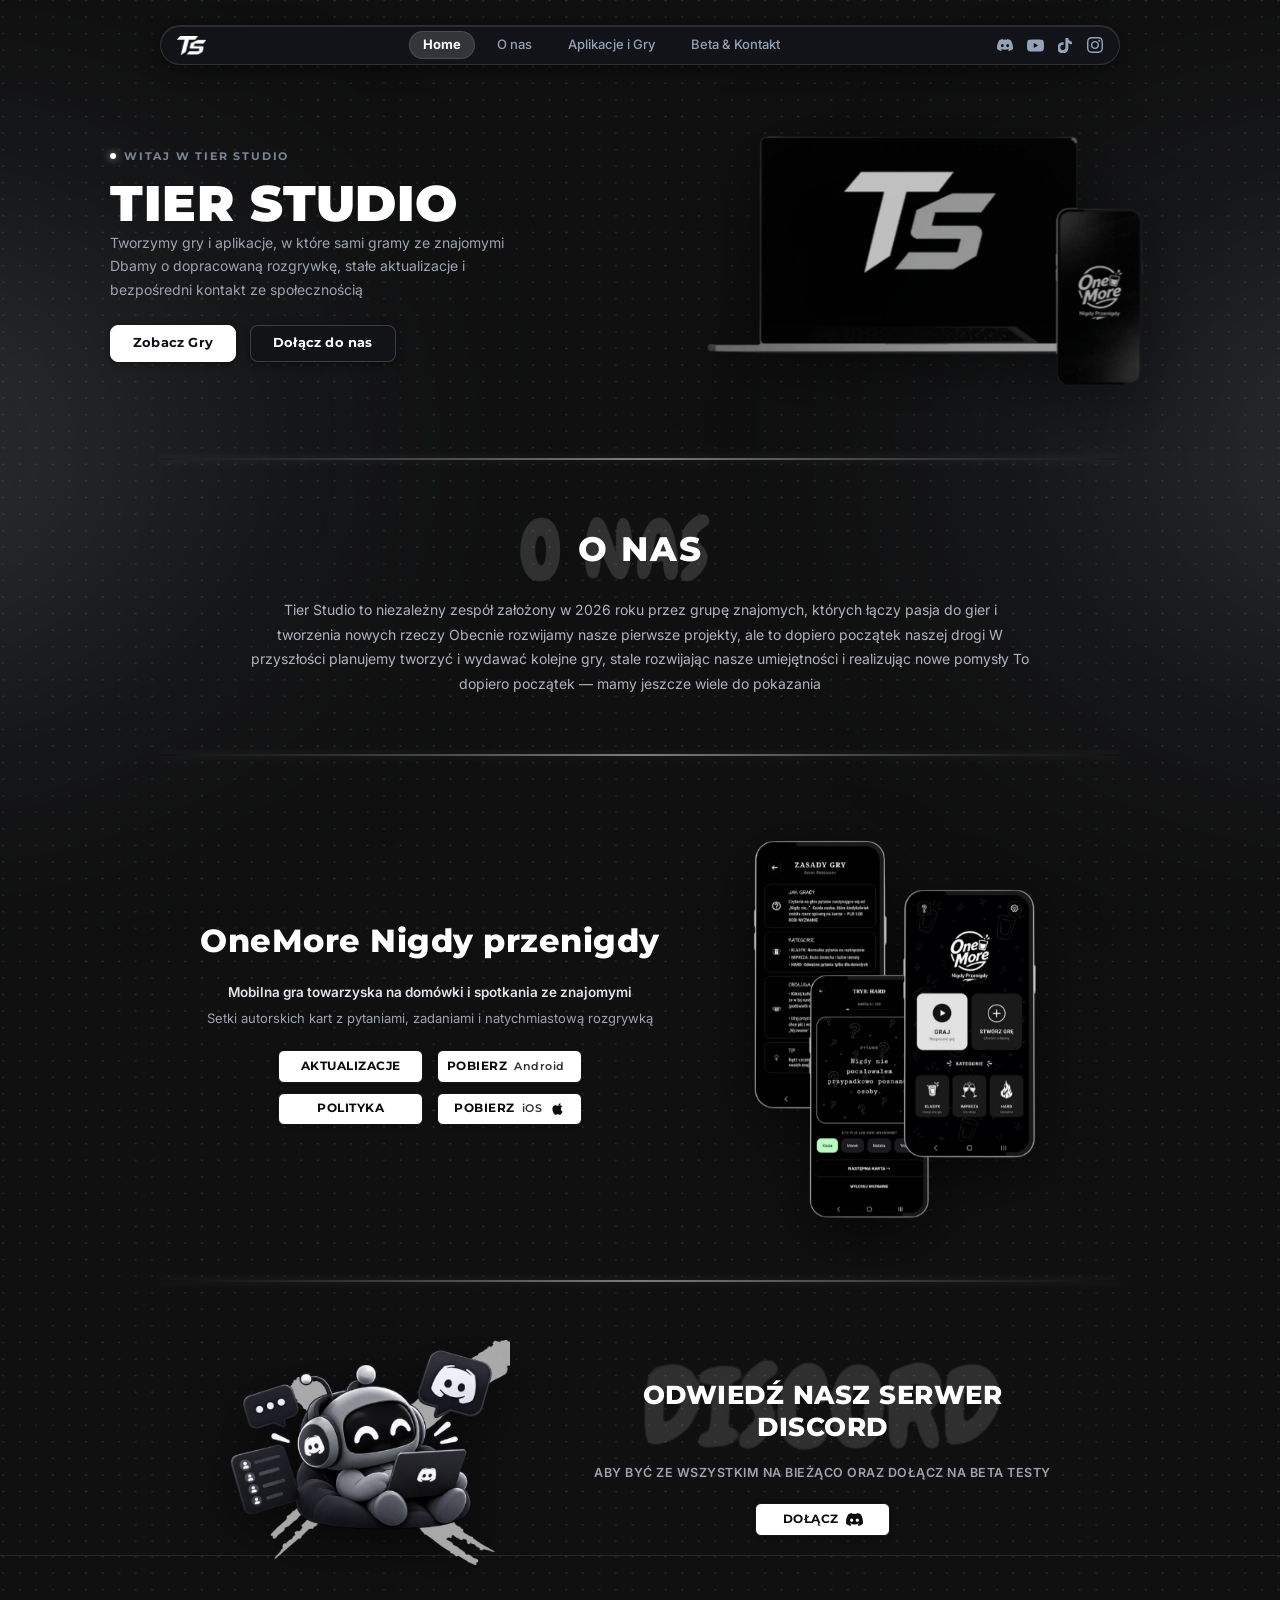
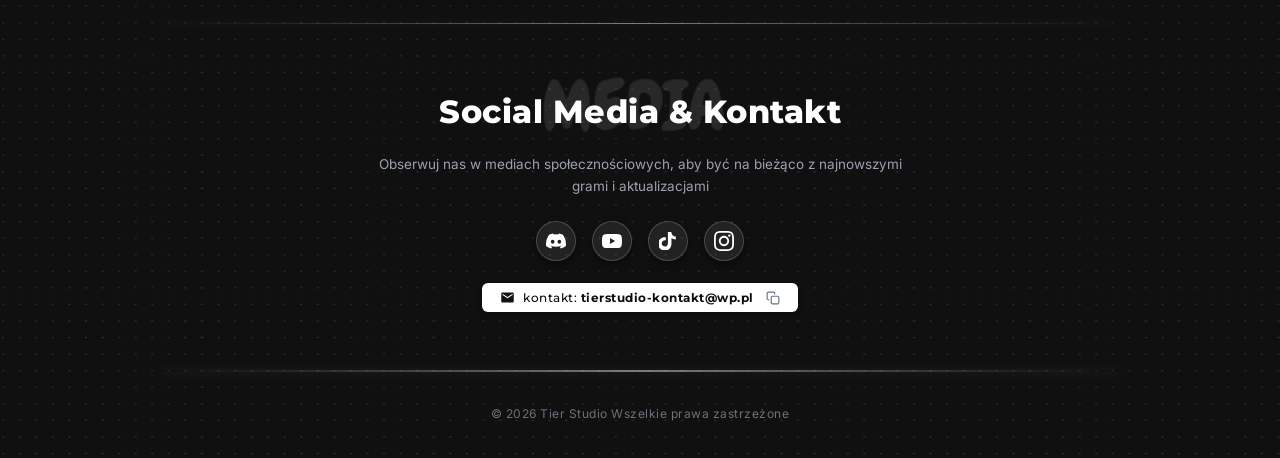
==== commit 52d603e0: "Add files via upload" ====
--- a/index.html
+++ b/index.html
@@ -2,13 +2,33 @@
 <html lang="pl">
 <head>
   <meta charset="UTF-8">
-  <meta name="viewport" content="width=device-width, initial-scale=1.0">
-  <title>Tier Studio | Oficjalna strona studia gier</title>
-  <meta name="description" content="Tier Studio - Tworzymy gry i aplikacje, w które sami gramy ze znajomymi. Odkryj OneMore Nigdy przenigdy i dołącz do naszej społeczności.">
+  <meta name="viewport" content="width=1060">
+  <title>Tier Studio</title>
+  <meta name="description" content="TIER STUDIO — niezależne polskie studio gier mobilnych. Tworzymy autorskie gry i aplikacje, łącząc kreatywność, nowoczesne technologie i pasję do tworzenia. Dbamy o każdy detal, wysoką jakość oraz wyjątkowe doświadczenia użytkowników.">
   <meta name="theme-color" content="#0e0e10">
 
-  <link rel="icon" type="image/png" href="Image/favicon.png">
+  <link rel="icon" type="image/png" href="Image/logoG.png">
   <link rel="shortcut icon" type="image/png" href="Image/logoG.png">
+  <link rel="apple-touch-icon" href="Image/logoG.png">
+
+  <meta property="og:site_name" content="Tier Studio">
+  <meta property="og:title" content="Tier Studio">
+  <meta name="twitter:title" content="Tier Studio">
+  <meta property="og:description" content="TIER STUDIO — niezależne polskie studio gier mobilnych. Tworzymy autorskie gry i aplikacje, łącząc kreatywność, nowoczesne technologie i pasję do tworzenia. Dbamy o każdy detal, wysoką jakość oraz wyjątkowe doświadczenia użytkowników.">
+  <meta name="twitter:description" content="TIER STUDIO — niezależne polskie studio gier mobilnych. Tworzymy autorskie gry i aplikacje, łącząc kreatywność, nowoczesne technologie i pasję do tworzenia. Dbamy o każdy detal, wysoką jakość oraz wyjątkowe doświadczenia użytkowników.">
+  <meta property="og:image" content="Image/logoG.png">
+  <meta name="twitter:image" content="Image/logoG.png">
+  <meta name="twitter:card" content="summary">
+  <script type="application/ld+json">
+  {
+    "@context": "https://schema.org",
+    "@type": "WebSite",
+    "name": "Tier Studio",
+    "alternateName": "tierstudio.pl",
+    "url": "https://www.tierstudio.pl/",
+    "description": "TIER STUDIO — niezależne polskie studio gier mobilnych. Tworzymy autorskie gry i aplikacje, łącząc kreatywność, nowoczesne technologie i pasję do tworzenia. Dbamy o każdy detal, wysoką jakość oraz wyjątkowe doświadczenia użytkowników."
+  }
+  </script>
 
   <link rel="preconnect" href="https://fonts.googleapis.com">
   <link rel="preconnect" href="https://fonts.gstatic.com" crossorigin>
--- a/style.css
+++ b/style.css
@@ -35,7 +35,6 @@
   background-image: url('Image/tło.png');
   background-repeat: repeat;
   background-position: center top;
-  background-attachment: fixed;
 }
 
 body::before,
@@ -49,7 +48,9 @@
   pointer-events: none;
   z-index: 0;
   opacity: 0.55;
-  filter: blur(85px);
+  filter: blur(70px);
+  transform: translateZ(0);
+  will-change: transform;
 }
 
 body::before {
@@ -135,9 +136,9 @@
   width: 100%;
   max-width: 960px;
   height: 40px;
-  background: rgba(18, 20, 26, 0.75);
-  backdrop-filter: blur(16px);
-  -webkit-backdrop-filter: blur(16px);
+  background: rgba(18, 20, 26, 0.85);
+  backdrop-filter: blur(12px);
+  -webkit-backdrop-filter: blur(12px);
   border: 1px solid rgba(255, 255, 255, 0.12);
   border-radius: 9999px;
   display: flex;
@@ -148,6 +149,7 @@
   box-shadow: 0 4px 20px rgba(0, 0, 0, 0.5), inset 0 1px 0 rgba(255, 255, 255, 0.1);
   user-select: none;
   min-width: 0;
+  transform: translateZ(0);
 }
 
 .nav-logo {
@@ -493,14 +495,15 @@
   filter: drop-shadow(0 15px 35px rgba(0, 0, 0, 0.65));
   animation: floatDevices 8s ease-in-out infinite;
   will-change: transform;
+  transform: translateZ(0);
 }
 
 @keyframes floatDevices {
   0%, 100% {
-    transform: translateY(0);
+    transform: translate3d(0, 0, 0);
   }
   50% {
-    transform: translateY(-6px);
+    transform: translate3d(0, -6px, 0);
   }
 }
 
@@ -613,6 +616,7 @@
   animation: floatDevices 8s ease-in-out infinite;
   animation-delay: -3s;
   will-change: transform;
+  transform: translateZ(0);
 }
 
 .discord-section {
